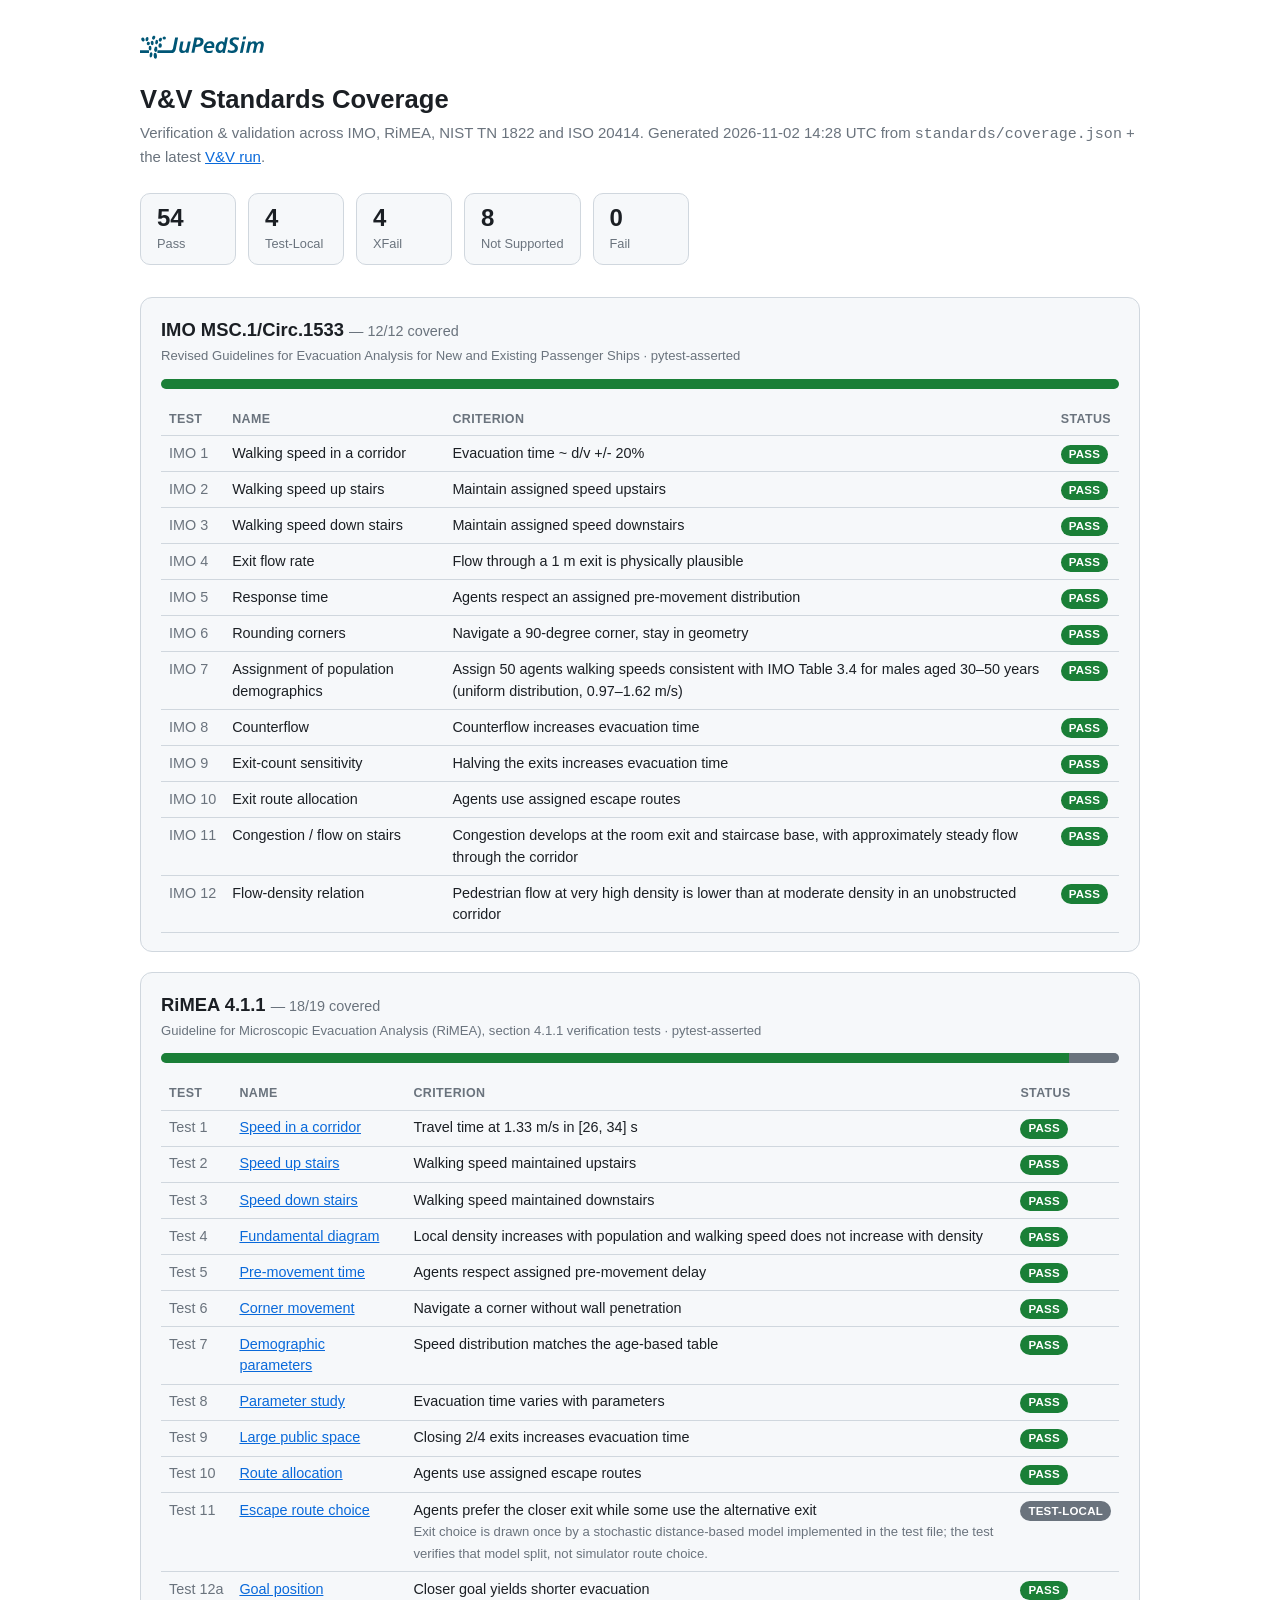
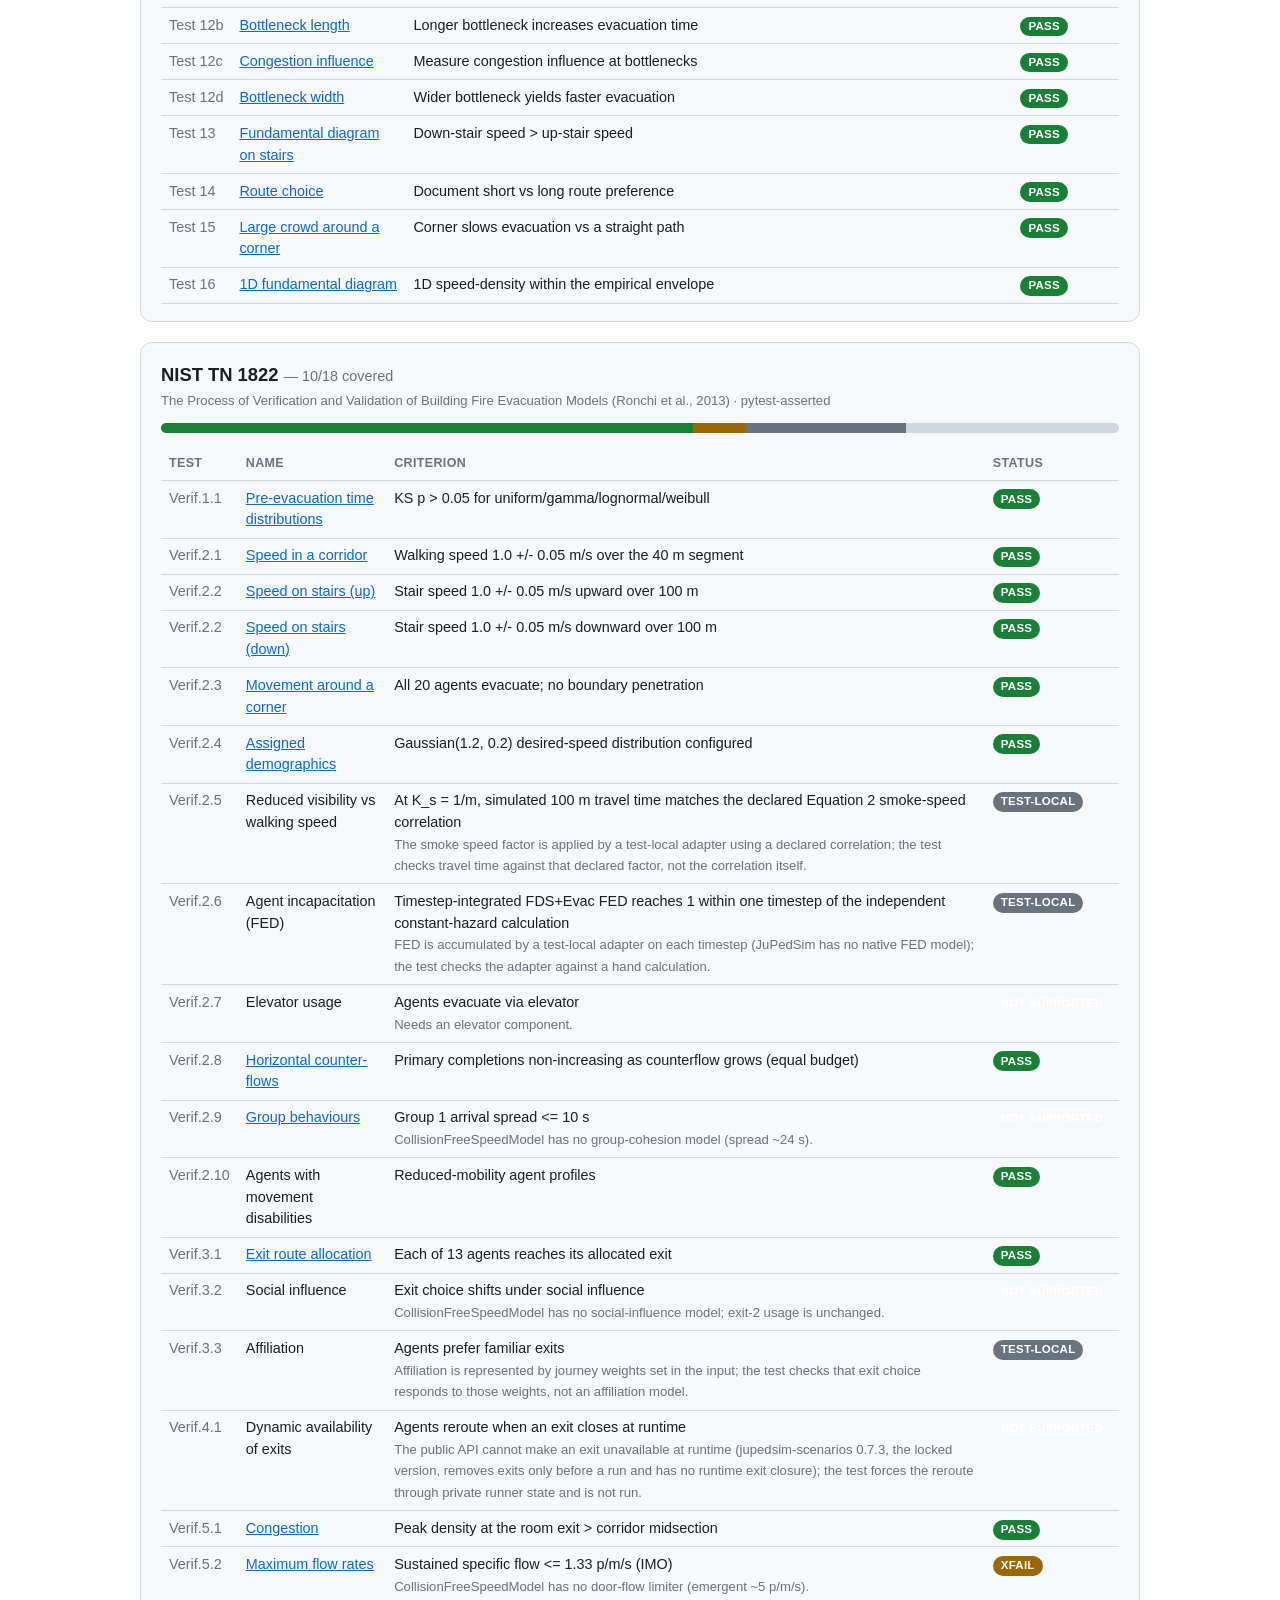
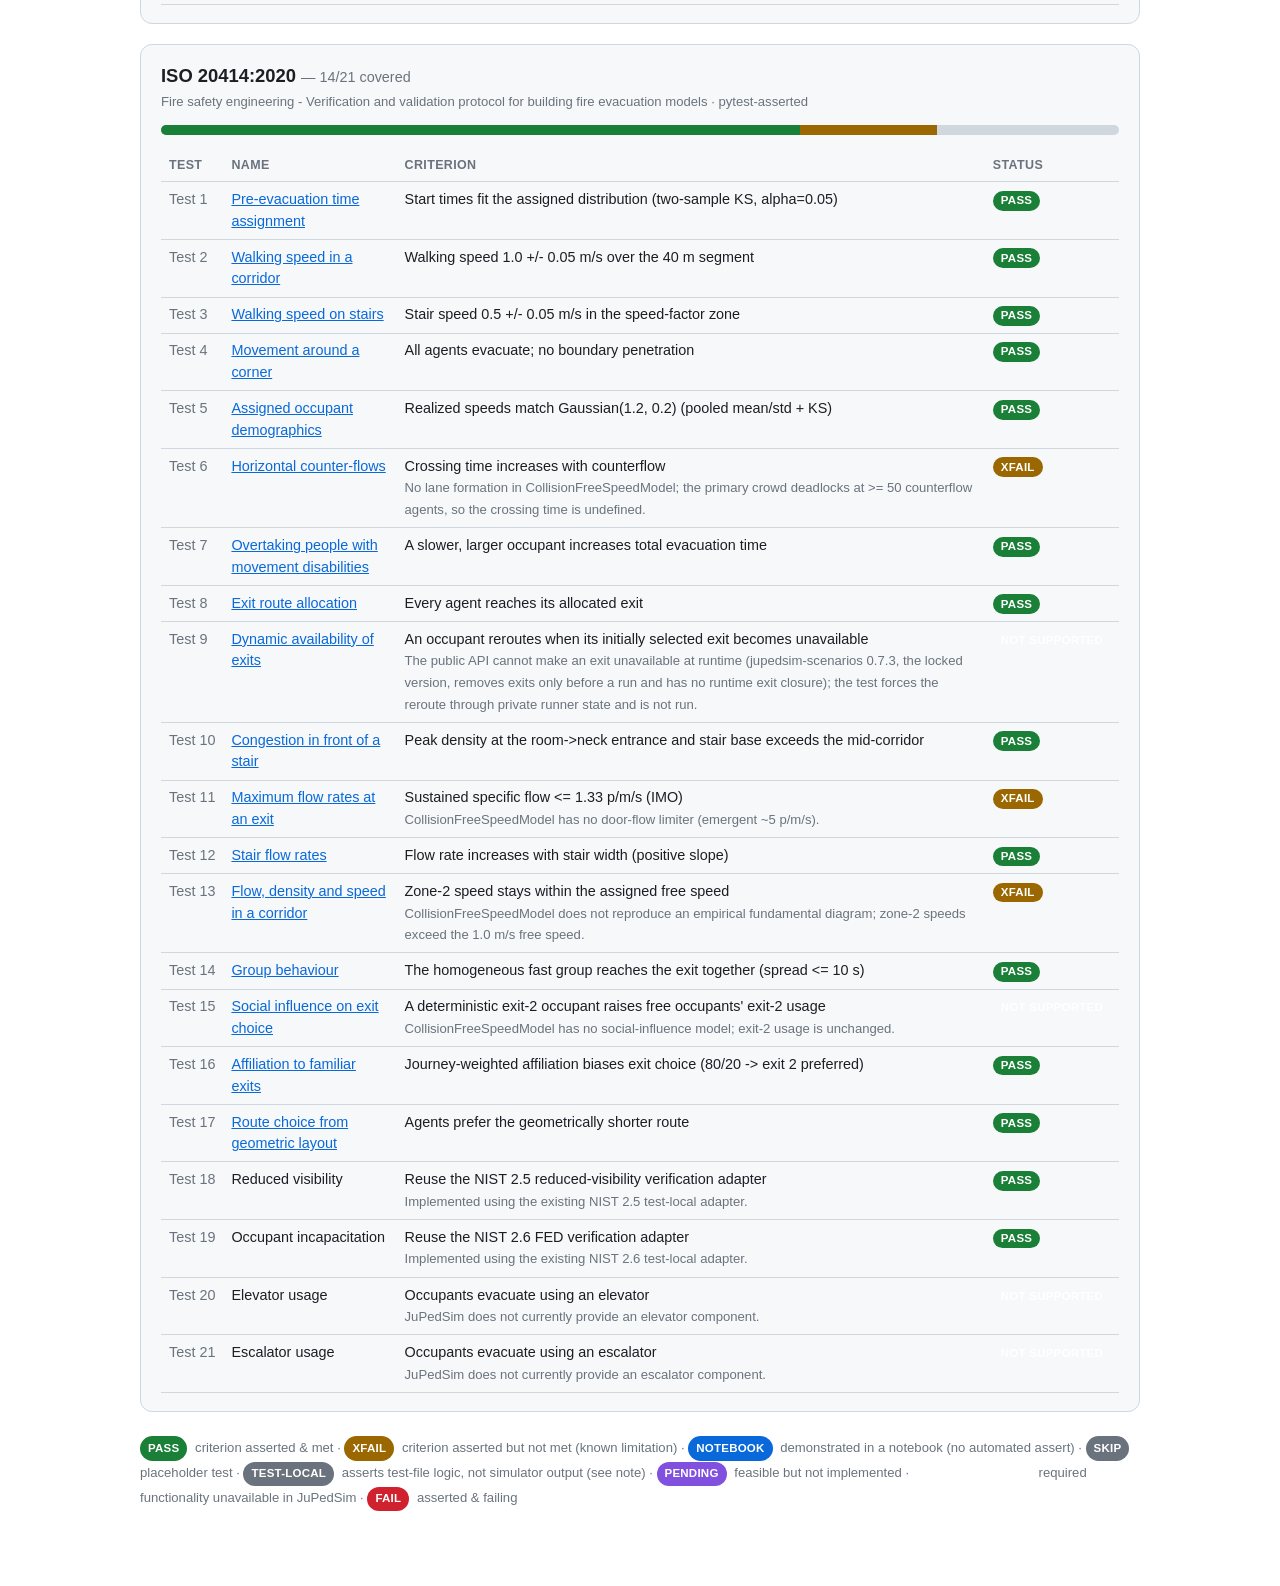
==== site/index.html @ 642086b6 "IMO 7 fixed" ====
<!doctype html><html lang=en><head><meta charset=utf-8><meta name=viewport content="width=device-width,initial-scale=1"><title>V&amp;V Standards Coverage — JuPedSim Web Community</title><style>
:root{--bg:#fff;--fg:#1b1f24;--muted:#6a737d;--card:#f6f8fa;--border:#d0d7de;
--pass:#1a7f37;--fail:#cf222e;--xfail:#9a6700;--skip:#6a737d;--pending:#8250df;--notebook:#0969da}
@media(prefers-color-scheme:dark){:root{--bg:#0d1117;--fg:#e6edf3;--muted:#8b949e;
--card:#161b22;--border:#30363d;--pass:#3fb950;--fail:#f85149;--xfail:#d29922;--skip:#8b949e;--pending:#a371f7;--notebook:#58a6ff}}
:root[data-theme=light]{--bg:#fff;--fg:#1b1f24;--muted:#6a737d;--card:#f6f8fa;--border:#d0d7de;
--pass:#1a7f37;--fail:#cf222e;--xfail:#9a6700;--skip:#6a737d;--pending:#8250df;--notebook:#0969da}
:root[data-theme=dark]{--bg:#0d1117;--fg:#e6edf3;--muted:#8b949e;--card:#161b22;--border:#30363d;
--pass:#3fb950;--fail:#f85149;--xfail:#d29922;--skip:#8b949e;--pending:#a371f7;--notebook:#58a6ff}
*{box-sizing:border-box}body{margin:0;background:var(--bg);color:var(--fg);
font:15px/1.5 -apple-system,BlinkMacSystemFont,"Segoe UI",Helvetica,Arial,sans-serif}
.wrap{max-width:1040px;margin:0 auto;padding:2rem 1.25rem 4rem}
.logo{height:30px;width:auto;display:block;margin:0 0 1.1rem;border-radius:7px}
@media(prefers-color-scheme:dark){.logo{background:#fff;padding:6px 10px}}
:root[data-theme=light] .logo{background:none;padding:0}
:root[data-theme=dark] .logo{background:#fff;padding:6px 10px}
h1{font-size:1.6rem;margin:0 0 .25rem}.sub{color:var(--muted);margin:0 0 1.5rem}
.overall{display:flex;flex-wrap:wrap;gap:.75rem;margin:0 0 2rem}
.stat{background:var(--card);border:1px solid var(--border);border-radius:10px;padding:.6rem 1rem;min-width:96px}
.stat b{display:block;font-size:1.5rem;line-height:1.2}.stat span{color:var(--muted);font-size:.8rem}
.card{background:var(--card);border:1px solid var(--border);border-radius:12px;padding:1.1rem 1.25rem;margin:0 0 1.25rem}
.card h2{font-size:1.15rem;margin:0}.card .full{color:var(--muted);font-size:.82rem;margin:.15rem 0 .8rem;font-weight:400}
.bar{display:flex;height:10px;border-radius:6px;overflow:hidden;margin:.2rem 0 .9rem;background:var(--border)}
.bar i{display:block}.bar .pass{background:var(--pass)}.bar .notebook{background:var(--notebook)}
.bar .xfail{background:var(--xfail)}.bar .skip{background:var(--skip)}.bar .test-local{background:var(--skip)}.bar .pending{background:var(--pending)}.bar .fail{background:var(--fail)}
table{width:100%;border-collapse:collapse;font-size:.9rem}
th,td{text-align:left;padding:.42rem .5rem;border-bottom:1px solid var(--border);vertical-align:top}
th{color:var(--muted);font-weight:600;font-size:.78rem;text-transform:uppercase;letter-spacing:.03em}
td.id{white-space:nowrap;color:var(--muted);font-variant-numeric:tabular-nums}
.badge{display:inline-block;padding:.08rem .5rem;border-radius:999px;font-size:.72rem;font-weight:700;
letter-spacing:.02em;color:#fff;white-space:nowrap}
.badge.pass{background:var(--pass)}.badge.fail{background:var(--fail)}.badge.xfail{background:var(--xfail)}
.badge.skip{background:var(--skip)}.badge.test-local{background:var(--skip)}.badge.pending{background:var(--pending)}.badge.notebook{background:var(--notebook)}
.badge.not-supported{background:var(--not-supported)}
.legend{color:var(--muted);font-size:.82rem;margin-top:1.5rem;line-height:1.9}
.legend .badge{margin-right:.25rem}
.tablewrap{overflow-x:auto}a{color:var(--notebook)}
</style></head><body><div class=wrap><a class=logolink href="https://www.jupedsim.org" title="JuPedSim — open-source pedestrian dynamics simulator"><img class=logo alt="JuPedSim" src="[data-uri]"></a><h1>V&amp;V Standards Coverage</h1><p class=sub>Verification &amp; validation across IMO, RiMEA, NIST TN 1822 and ISO 20414. Generated 2026-11-02 14:28 UTC from <code>standards/coverage.json</code> + the latest <a href="https://github.com/PedestrianDynamics/jupedsim-web-community/actions/workflows/vv.yml">V&amp;V run</a>.</p><div class=overall><div class=stat><b>54</b><span>Pass</span></div><div class=stat><b>4</b><span>Test-Local</span></div><div class=stat><b>4</b><span>XFail</span></div><div class=stat><b>8</b><span>Not Supported</span></div><div class=stat><b>0</b><span>Fail</span></div></div><section class=card><h2>IMO MSC.1/Circ.1533 <span style="color:var(--muted);font-weight:400;font-size:.9rem">— 12/12 covered</span></h2><p class=full>Revised Guidelines for Evacuation Analysis for New and Existing Passenger Ships · pytest-asserted</p><div class=bar><i class="pass" style="width:100.0000%"></i></div><div class=tablewrap><table><thead><tr><th>Test</th><th>Name</th><th>Criterion</th><th>Status</th></tr></thead><tbody><tr><td class=id>IMO 1</td><td>Walking speed in a corridor</td><td>Evacuation time ~ d/v +/- 20%</td><td><span class="badge pass">PASS</span></td></tr><tr><td class=id>IMO 2</td><td>Walking speed up stairs</td><td>Maintain assigned speed upstairs</td><td><span class="badge pass">PASS</span></td></tr><tr><td class=id>IMO 3</td><td>Walking speed down stairs</td><td>Maintain assigned speed downstairs</td><td><span class="badge pass">PASS</span></td></tr><tr><td class=id>IMO 4</td><td>Exit flow rate</td><td>Flow through a 1 m exit is physically plausible</td><td><span class="badge pass">PASS</span></td></tr><tr><td class=id>IMO 5</td><td>Response time</td><td>Agents respect an assigned pre-movement distribution</td><td><span class="badge pass">PASS</span></td></tr><tr><td class=id>IMO 6</td><td>Rounding corners</td><td>Navigate a 90-degree corner, stay in geometry</td><td><span class="badge pass">PASS</span></td></tr><tr><td class=id>IMO 7</td><td>Assignment of population demographics</td><td>Assign 50 agents walking speeds consistent with IMO Table 3.4 for males aged 30–50 years (uniform distribution, 0.97–1.62 m/s)</td><td><span class="badge pass">PASS</span></td></tr><tr><td class=id>IMO 8</td><td>Counterflow</td><td>Counterflow increases evacuation time</td><td><span class="badge pass">PASS</span></td></tr><tr><td class=id>IMO 9</td><td>Exit-count sensitivity</td><td>Halving the exits increases evacuation time</td><td><span class="badge pass">PASS</span></td></tr><tr><td class=id>IMO 10</td><td>Exit route allocation</td><td>Agents use assigned escape routes</td><td><span class="badge pass">PASS</span></td></tr><tr><td class=id>IMO 11</td><td>Congestion / flow on stairs</td><td>Congestion develops at the room exit and staircase base, with approximately steady flow through the corridor</td><td><span class="badge pass">PASS</span></td></tr><tr><td class=id>IMO 12</td><td>Flow-density relation</td><td>Pedestrian flow at very high density is lower than at moderate density in an unobstructed corridor</td><td><span class="badge pass">PASS</span></td></tr></tbody></table></div></section><section class=card><h2>RiMEA 4.1.1 <span style="color:var(--muted);font-weight:400;font-size:.9rem">— 18/19 covered</span></h2><p class=full>Guideline for Microscopic Evacuation Analysis (RiMEA), section 4.1.1 verification tests · pytest-asserted</p><div class=bar><i class="pass" style="width:94.7368%"></i><i class="test-local" style="width:5.2632%"></i></div><div class=tablewrap><table><thead><tr><th>Test</th><th>Name</th><th>Criterion</th><th>Status</th></tr></thead><tbody><tr><td class=id>Test 1</td><td><a href="https://github.com/PedestrianDynamics/jupedsim-web-community/blob/main/standards/rimea/rimea01_corridor_speed.ipynb">Speed in a corridor</a></td><td>Travel time at 1.33 m/s in [26, 34] s</td><td><span class="badge pass">PASS</span></td></tr><tr><td class=id>Test 2</td><td><a href="https://github.com/PedestrianDynamics/jupedsim-web-community/blob/main/standards/rimea/rimea02_upstairs.ipynb">Speed up stairs</a></td><td>Walking speed maintained upstairs</td><td><span class="badge pass">PASS</span></td></tr><tr><td class=id>Test 3</td><td><a href="https://github.com/PedestrianDynamics/jupedsim-web-community/blob/main/standards/rimea/rimea03_downstairs.ipynb">Speed down stairs</a></td><td>Walking speed maintained downstairs</td><td><span class="badge pass">PASS</span></td></tr><tr><td class=id>Test 4</td><td><a href="https://github.com/PedestrianDynamics/jupedsim-web-community/blob/main/standards/rimea/rimea04_fundamental_diagram.ipynb">Fundamental diagram</a></td><td>Local density increases with population and walking speed does not increase with density</td><td><span class="badge pass">PASS</span></td></tr><tr><td class=id>Test 5</td><td><a href="https://github.com/PedestrianDynamics/jupedsim-web-community/blob/main/standards/rimea/rimea05_premovement.ipynb">Pre-movement time</a></td><td>Agents respect assigned pre-movement delay</td><td><span class="badge pass">PASS</span></td></tr><tr><td class=id>Test 6</td><td><a href="https://github.com/PedestrianDynamics/jupedsim-web-community/blob/main/standards/rimea/rimea06_corner.ipynb">Corner movement</a></td><td>Navigate a corner without wall penetration</td><td><span class="badge pass">PASS</span></td></tr><tr><td class=id>Test 7</td><td><a href="https://github.com/PedestrianDynamics/jupedsim-web-community/blob/main/standards/rimea/rimea07_demographic_params.ipynb">Demographic parameters</a></td><td>Speed distribution matches the age-based table</td><td><span class="badge pass">PASS</span></td></tr><tr><td class=id>Test 8</td><td><a href="https://github.com/PedestrianDynamics/jupedsim-web-community/blob/main/standards/rimea/rimea08_parameter_study.ipynb">Parameter study</a></td><td>Evacuation time varies with parameters</td><td><span class="badge pass">PASS</span></td></tr><tr><td class=id>Test 9</td><td><a href="https://github.com/PedestrianDynamics/jupedsim-web-community/blob/main/standards/rimea/rimea09_large_public.ipynb">Large public space</a></td><td>Closing 2/4 exits increases evacuation time</td><td><span class="badge pass">PASS</span></td></tr><tr><td class=id>Test 10</td><td><a href="https://github.com/PedestrianDynamics/jupedsim-web-community/blob/main/standards/rimea/rimea10_route_allocation.ipynb">Route allocation</a></td><td>Agents use assigned escape routes</td><td><span class="badge pass">PASS</span></td></tr><tr><td class=id>Test 11</td><td><a href="https://github.com/PedestrianDynamics/jupedsim-web-community/blob/main/standards/rimea/rimea11_choice_escape.ipynb">Escape route choice</a></td><td>Agents prefer the closer exit while some use the alternative exit<br><span style="color:var(--muted);font-size:.82rem">Exit choice is drawn once by a stochastic distance-based model implemented in the test file; the test verifies that model split, not simulator route choice.</span></td><td><span class="badge test-local">TEST-LOCAL</span></td></tr><tr><td class=id>Test 12a</td><td><a href="https://github.com/PedestrianDynamics/jupedsim-web-community/blob/main/standards/rimea/rimea12a_goal_position.ipynb">Goal position</a></td><td>Closer goal yields shorter evacuation</td><td><span class="badge pass">PASS</span></td></tr><tr><td class=id>Test 12b</td><td><a href="https://github.com/PedestrianDynamics/jupedsim-web-community/blob/main/standards/rimea/rimea12b_bottleneck_length.ipynb">Bottleneck length</a></td><td>Longer bottleneck increases evacuation time</td><td><span class="badge pass">PASS</span></td></tr><tr><td class=id>Test 12c</td><td><a href="https://github.com/PedestrianDynamics/jupedsim-web-community/blob/main/standards/rimea/rimea12c_congestion_influence.ipynb">Congestion influence</a></td><td>Measure congestion influence at bottlenecks</td><td><span class="badge pass">PASS</span></td></tr><tr><td class=id>Test 12d</td><td><a href="https://github.com/PedestrianDynamics/jupedsim-web-community/blob/main/standards/rimea/rimea12d_bottleneck_width_flow.ipynb">Bottleneck width</a></td><td>Wider bottleneck yields faster evacuation</td><td><span class="badge pass">PASS</span></td></tr><tr><td class=id>Test 13</td><td><a href="https://github.com/PedestrianDynamics/jupedsim-web-community/blob/main/standards/rimea/rimea13_fd_stairs.ipynb">Fundamental diagram on stairs</a></td><td>Down-stair speed &gt; up-stair speed</td><td><span class="badge pass">PASS</span></td></tr><tr><td class=id>Test 14</td><td><a href="https://github.com/PedestrianDynamics/jupedsim-web-community/blob/main/standards/rimea/rimea14_route_choice.ipynb">Route choice</a></td><td>Document short vs long route preference</td><td><span class="badge pass">PASS</span></td></tr><tr><td class=id>Test 15</td><td><a href="https://github.com/PedestrianDynamics/jupedsim-web-community/blob/main/standards/rimea/rimea15_large_crowd_corner.ipynb">Large crowd around a corner</a></td><td>Corner slows evacuation vs a straight path</td><td><span class="badge pass">PASS</span></td></tr><tr><td class=id>Test 16</td><td><a href="https://github.com/PedestrianDynamics/jupedsim-web-community/blob/main/standards/rimea/rimea16_looped_ring_parameter_study.ipynb">1D fundamental diagram</a></td><td>1D speed-density within the empirical envelope</td><td><span class="badge pass">PASS</span></td></tr></tbody></table></div></section><section class=card><h2>NIST TN 1822 <span style="color:var(--muted);font-weight:400;font-size:.9rem">— 10/18 covered</span></h2><p class=full>The Process of Verification and Validation of Building Fire Evacuation Models (Ronchi et al., 2013) · pytest-asserted</p><div class=bar><i class="pass" style="width:55.5556%"></i><i class="xfail" style="width:5.5556%"></i><i class="test-local" style="width:16.6667%"></i><i class="not-supported" style="width:22.2222%"></i></div><div class=tablewrap><table><thead><tr><th>Test</th><th>Name</th><th>Criterion</th><th>Status</th></tr></thead><tbody><tr><td class=id>Verif.1.1</td><td><a href="https://github.com/PedestrianDynamics/jupedsim-web-community/blob/main/standards/nist/nist1_1_premovement.ipynb">Pre-evacuation time distributions</a></td><td>KS p &gt; 0.05 for uniform/gamma/lognormal/weibull</td><td><span class="badge pass">PASS</span></td></tr><tr><td class=id>Verif.2.1</td><td><a href="https://github.com/PedestrianDynamics/jupedsim-web-community/blob/main/standards/nist/nist2_1_corridor_speed.ipynb">Speed in a corridor</a></td><td>Walking speed 1.0 +/- 0.05 m/s over the 40 m segment</td><td><span class="badge pass">PASS</span></td></tr><tr><td class=id>Verif.2.2</td><td><a href="https://github.com/PedestrianDynamics/jupedsim-web-community/blob/main/standards/nist/nist2_2_stairs_up.ipynb">Speed on stairs (up)</a></td><td>Stair speed 1.0 +/- 0.05 m/s upward over 100 m</td><td><span class="badge pass">PASS</span></td></tr><tr><td class=id>Verif.2.2</td><td><a href="https://github.com/PedestrianDynamics/jupedsim-web-community/blob/main/standards/nist/nist2_2_stairs_down.ipynb">Speed on stairs (down)</a></td><td>Stair speed 1.0 +/- 0.05 m/s downward over 100 m</td><td><span class="badge pass">PASS</span></td></tr><tr><td class=id>Verif.2.3</td><td><a href="https://github.com/PedestrianDynamics/jupedsim-web-community/blob/main/standards/nist/nist2_3_corner.ipynb">Movement around a corner</a></td><td>All 20 agents evacuate; no boundary penetration</td><td><span class="badge pass">PASS</span></td></tr><tr><td class=id>Verif.2.4</td><td><a href="https://github.com/PedestrianDynamics/jupedsim-web-community/blob/main/standards/nist/nist2_4_demographics.ipynb">Assigned demographics</a></td><td>Gaussian(1.2, 0.2) desired-speed distribution configured</td><td><span class="badge pass">PASS</span></td></tr><tr><td class=id>Verif.2.5</td><td>Reduced visibility vs walking speed</td><td>At K_s = 1/m, simulated 100 m travel time matches the declared Equation 2 smoke-speed correlation<br><span style="color:var(--muted);font-size:.82rem">The smoke speed factor is applied by a test-local adapter using a declared correlation; the test checks travel time against that declared factor, not the correlation itself.</span></td><td><span class="badge test-local">TEST-LOCAL</span></td></tr><tr><td class=id>Verif.2.6</td><td>Agent incapacitation (FED)</td><td>Timestep-integrated FDS+Evac FED reaches 1 within one timestep of the independent constant-hazard calculation<br><span style="color:var(--muted);font-size:.82rem">FED is accumulated by a test-local adapter on each timestep (JuPedSim has no native FED model); the test checks the adapter against a hand calculation.</span></td><td><span class="badge test-local">TEST-LOCAL</span></td></tr><tr><td class=id>Verif.2.7</td><td>Elevator usage</td><td>Agents evacuate via elevator<br><span style="color:var(--muted);font-size:.82rem">Needs an elevator component.</span></td><td><span class="badge not-supported">NOT SUPPORTED</span></td></tr><tr><td class=id>Verif.2.8</td><td><a href="https://github.com/PedestrianDynamics/jupedsim-web-community/blob/main/standards/nist/nist2_8_counterflow.ipynb">Horizontal counter-flows</a></td><td>Primary completions non-increasing as counterflow grows (equal budget)</td><td><span class="badge pass">PASS</span></td></tr><tr><td class=id>Verif.2.9</td><td><a href="https://github.com/PedestrianDynamics/jupedsim-web-community/blob/main/standards/nist/nist2_9_groups.ipynb">Group behaviours</a></td><td>Group 1 arrival spread &lt;= 10 s<br><span style="color:var(--muted);font-size:.82rem">CollisionFreeSpeedModel has no group-cohesion model (spread ~24 s).</span></td><td><span class="badge not-supported">NOT SUPPORTED</span></td></tr><tr><td class=id>Verif.2.10</td><td>Agents with movement disabilities</td><td>Reduced-mobility agent profiles</td><td><span class="badge pass">PASS</span></td></tr><tr><td class=id>Verif.3.1</td><td><a href="https://github.com/PedestrianDynamics/jupedsim-web-community/blob/main/standards/nist/nist3_1_route_allocation.ipynb">Exit route allocation</a></td><td>Each of 13 agents reaches its allocated exit</td><td><span class="badge pass">PASS</span></td></tr><tr><td class=id>Verif.3.2</td><td>Social influence</td><td>Exit choice shifts under social influence<br><span style="color:var(--muted);font-size:.82rem">CollisionFreeSpeedModel has no social-influence model; exit-2 usage is unchanged.</span></td><td><span class="badge not-supported">NOT SUPPORTED</span></td></tr><tr><td class=id>Verif.3.3</td><td>Affiliation</td><td>Agents prefer familiar exits<br><span style="color:var(--muted);font-size:.82rem">Affiliation is represented by journey weights set in the input; the test checks that exit choice responds to those weights, not an affiliation model.</span></td><td><span class="badge test-local">TEST-LOCAL</span></td></tr><tr><td class=id>Verif.4.1</td><td>Dynamic availability of exits</td><td>Agents reroute when an exit closes at runtime<br><span style="color:var(--muted);font-size:.82rem">The public API cannot make an exit unavailable at runtime (jupedsim-scenarios 0.7.3, the locked version, removes exits only before a run and has no runtime exit closure); the test forces the reroute through private runner state and is not run.</span></td><td><span class="badge not-supported">NOT SUPPORTED</span></td></tr><tr><td class=id>Verif.5.1</td><td><a href="https://github.com/PedestrianDynamics/jupedsim-web-community/blob/main/standards/nist/nist5_1_congestion.ipynb">Congestion</a></td><td>Peak density at the room exit &gt; corridor midsection</td><td><span class="badge pass">PASS</span></td></tr><tr><td class=id>Verif.5.2</td><td><a href="https://github.com/PedestrianDynamics/jupedsim-web-community/blob/main/standards/nist/nist5_2_max_flow.ipynb">Maximum flow rates</a></td><td>Sustained specific flow &lt;= 1.33 p/m/s (IMO)<br><span style="color:var(--muted);font-size:.82rem">CollisionFreeSpeedModel has no door-flow limiter (emergent ~5 p/m/s).</span></td><td><span class="badge xfail">XFAIL</span></td></tr></tbody></table></div></section><section class=card><h2>ISO 20414:2020 <span style="color:var(--muted);font-weight:400;font-size:.9rem">— 14/21 covered</span></h2><p class=full>Fire safety engineering - Verification and validation protocol for building fire evacuation models · pytest-asserted</p><div class=bar><i class="pass" style="width:66.6667%"></i><i class="xfail" style="width:14.2857%"></i><i class="not-supported" style="width:19.0476%"></i></div><div class=tablewrap><table><thead><tr><th>Test</th><th>Name</th><th>Criterion</th><th>Status</th></tr></thead><tbody><tr><td class=id>Test 1</td><td><a href="https://github.com/PedestrianDynamics/jupedsim-web-community/blob/main/standards/iso/iso01_premovement.ipynb">Pre-evacuation time assignment</a></td><td>Start times fit the assigned distribution (two-sample KS, alpha=0.05)</td><td><span class="badge pass">PASS</span></td></tr><tr><td class=id>Test 2</td><td><a href="https://github.com/PedestrianDynamics/jupedsim-web-community/blob/main/standards/iso/iso02_corridor_speed.ipynb">Walking speed in a corridor</a></td><td>Walking speed 1.0 +/- 0.05 m/s over the 40 m segment</td><td><span class="badge pass">PASS</span></td></tr><tr><td class=id>Test 3</td><td><a href="https://github.com/PedestrianDynamics/jupedsim-web-community/blob/main/standards/iso/iso03_stairs.ipynb">Walking speed on stairs</a></td><td>Stair speed 0.5 +/- 0.05 m/s in the speed-factor zone</td><td><span class="badge pass">PASS</span></td></tr><tr><td class=id>Test 4</td><td><a href="https://github.com/PedestrianDynamics/jupedsim-web-community/blob/main/standards/iso/iso04_corner.ipynb">Movement around a corner</a></td><td>All agents evacuate; no boundary penetration</td><td><span class="badge pass">PASS</span></td></tr><tr><td class=id>Test 5</td><td><a href="https://github.com/PedestrianDynamics/jupedsim-web-community/blob/main/standards/iso/iso05_demographics.ipynb">Assigned occupant demographics</a></td><td>Realized speeds match Gaussian(1.2, 0.2) (pooled mean/std + KS)</td><td><span class="badge pass">PASS</span></td></tr><tr><td class=id>Test 6</td><td><a href="https://github.com/PedestrianDynamics/jupedsim-web-community/blob/main/standards/iso/iso06_counterflow.ipynb">Horizontal counter-flows</a></td><td>Crossing time increases with counterflow<br><span style="color:var(--muted);font-size:.82rem">No lane formation in CollisionFreeSpeedModel; the primary crowd deadlocks at &gt;= 50 counterflow agents, so the crossing time is undefined.</span></td><td><span class="badge xfail">XFAIL</span></td></tr><tr><td class=id>Test 7</td><td><a href="https://github.com/PedestrianDynamics/jupedsim-web-community/blob/main/standards/iso/iso07_movement_disabilities.ipynb">Overtaking people with movement disabilities</a></td><td>A slower, larger occupant increases total evacuation time</td><td><span class="badge pass">PASS</span></td></tr><tr><td class=id>Test 8</td><td><a href="https://github.com/PedestrianDynamics/jupedsim-web-community/blob/main/standards/iso/iso08_route_allocation.ipynb">Exit route allocation</a></td><td>Every agent reaches its allocated exit</td><td><span class="badge pass">PASS</span></td></tr><tr><td class=id>Test 9</td><td><a href="https://github.com/PedestrianDynamics/jupedsim-web-community/blob/main/standards/iso/iso09_dynamic_exit_availability.ipynb">Dynamic availability of exits</a></td><td>An occupant reroutes when its initially selected exit becomes unavailable<br><span style="color:var(--muted);font-size:.82rem">The public API cannot make an exit unavailable at runtime (jupedsim-scenarios 0.7.3, the locked version, removes exits only before a run and has no runtime exit closure); the test forces the reroute through private runner state and is not run.</span></td><td><span class="badge not-supported">NOT SUPPORTED</span></td></tr><tr><td class=id>Test 10</td><td><a href="https://github.com/PedestrianDynamics/jupedsim-web-community/blob/main/standards/iso/iso10_congestion.ipynb">Congestion in front of a stair</a></td><td>Peak density at the room-&gt;neck entrance and stair base exceeds the mid-corridor</td><td><span class="badge pass">PASS</span></td></tr><tr><td class=id>Test 11</td><td><a href="https://github.com/PedestrianDynamics/jupedsim-web-community/blob/main/standards/iso/iso11_max_flow.ipynb">Maximum flow rates at an exit</a></td><td>Sustained specific flow &lt;= 1.33 p/m/s (IMO)<br><span style="color:var(--muted);font-size:.82rem">CollisionFreeSpeedModel has no door-flow limiter (emergent ~5 p/m/s).</span></td><td><span class="badge xfail">XFAIL</span></td></tr><tr><td class=id>Test 12</td><td><a href="https://github.com/PedestrianDynamics/jupedsim-web-community/blob/main/standards/iso/iso12_stair_flow.ipynb">Stair flow rates</a></td><td>Flow rate increases with stair width (positive slope)</td><td><span class="badge pass">PASS</span></td></tr><tr><td class=id>Test 13</td><td><a href="https://github.com/PedestrianDynamics/jupedsim-web-community/blob/main/standards/iso/iso13_corridor_fd.ipynb">Flow, density and speed in a corridor</a></td><td>Zone-2 speed stays within the assigned free speed<br><span style="color:var(--muted);font-size:.82rem">CollisionFreeSpeedModel does not reproduce an empirical fundamental diagram; zone-2 speeds exceed the 1.0 m/s free speed.</span></td><td><span class="badge xfail">XFAIL</span></td></tr><tr><td class=id>Test 14</td><td><a href="https://github.com/PedestrianDynamics/jupedsim-web-community/blob/main/standards/iso/iso14_group_behaviour.ipynb">Group behaviour</a></td><td>The homogeneous fast group reaches the exit together (spread &lt;= 10 s)</td><td><span class="badge pass">PASS</span></td></tr><tr><td class=id>Test 15</td><td><a href="https://github.com/PedestrianDynamics/jupedsim-web-community/blob/main/standards/iso/iso15_social_influence.ipynb">Social influence on exit choice</a></td><td>A deterministic exit-2 occupant raises free occupants&#x27; exit-2 usage<br><span style="color:var(--muted);font-size:.82rem">CollisionFreeSpeedModel has no social-influence model; exit-2 usage is unchanged.</span></td><td><span class="badge not-supported">NOT SUPPORTED</span></td></tr><tr><td class=id>Test 16</td><td><a href="https://github.com/PedestrianDynamics/jupedsim-web-community/blob/main/standards/iso/iso16_familiar_exits.ipynb">Affiliation to familiar exits</a></td><td>Journey-weighted affiliation biases exit choice (80/20 -&gt; exit 2 preferred)</td><td><span class="badge pass">PASS</span></td></tr><tr><td class=id>Test 17</td><td><a href="https://github.com/PedestrianDynamics/jupedsim-web-community/blob/main/standards/iso/iso17_route_choice.ipynb">Route choice from geometric layout</a></td><td>Agents prefer the geometrically shorter route</td><td><span class="badge pass">PASS</span></td></tr><tr><td class=id>Test 18</td><td>Reduced visibility</td><td>Reuse the NIST 2.5 reduced-visibility verification adapter<br><span style="color:var(--muted);font-size:.82rem">Implemented using the existing NIST 2.5 test-local adapter.</span></td><td><span class="badge pass">PASS</span></td></tr><tr><td class=id>Test 19</td><td>Occupant incapacitation</td><td>Reuse the NIST 2.6 FED verification adapter<br><span style="color:var(--muted);font-size:.82rem">Implemented using the existing NIST 2.6 test-local adapter.</span></td><td><span class="badge pass">PASS</span></td></tr><tr><td class=id>Test 20</td><td>Elevator usage</td><td>Occupants evacuate using an elevator<br><span style="color:var(--muted);font-size:.82rem">JuPedSim does not currently provide an elevator component.</span></td><td><span class="badge not-supported">NOT SUPPORTED</span></td></tr><tr><td class=id>Test 21</td><td>Escalator usage</td><td>Occupants evacuate using an escalator<br><span style="color:var(--muted);font-size:.82rem">JuPedSim does not currently provide an escalator component.</span></td><td><span class="badge not-supported">NOT SUPPORTED</span></td></tr></tbody></table></div></section><p class=legend><span class="badge pass">PASS</span> criterion asserted &amp; met · <span class="badge xfail">XFAIL</span> criterion asserted but not met (known limitation) · <span class="badge notebook">NOTEBOOK</span> demonstrated in a notebook (no automated assert) · <span class="badge skip">SKIP</span> placeholder test · <span class="badge test-local">TEST-LOCAL</span> asserts test-file logic, not simulator output (see note) · <span class="badge pending">PENDING</span> feasible but not implemented · <span class="badge not-supported">NOT SUPPORTED</span> required functionality unavailable in JuPedSim · <span class="badge fail">FAIL</span> asserted &amp; failing</p></div></body></html>
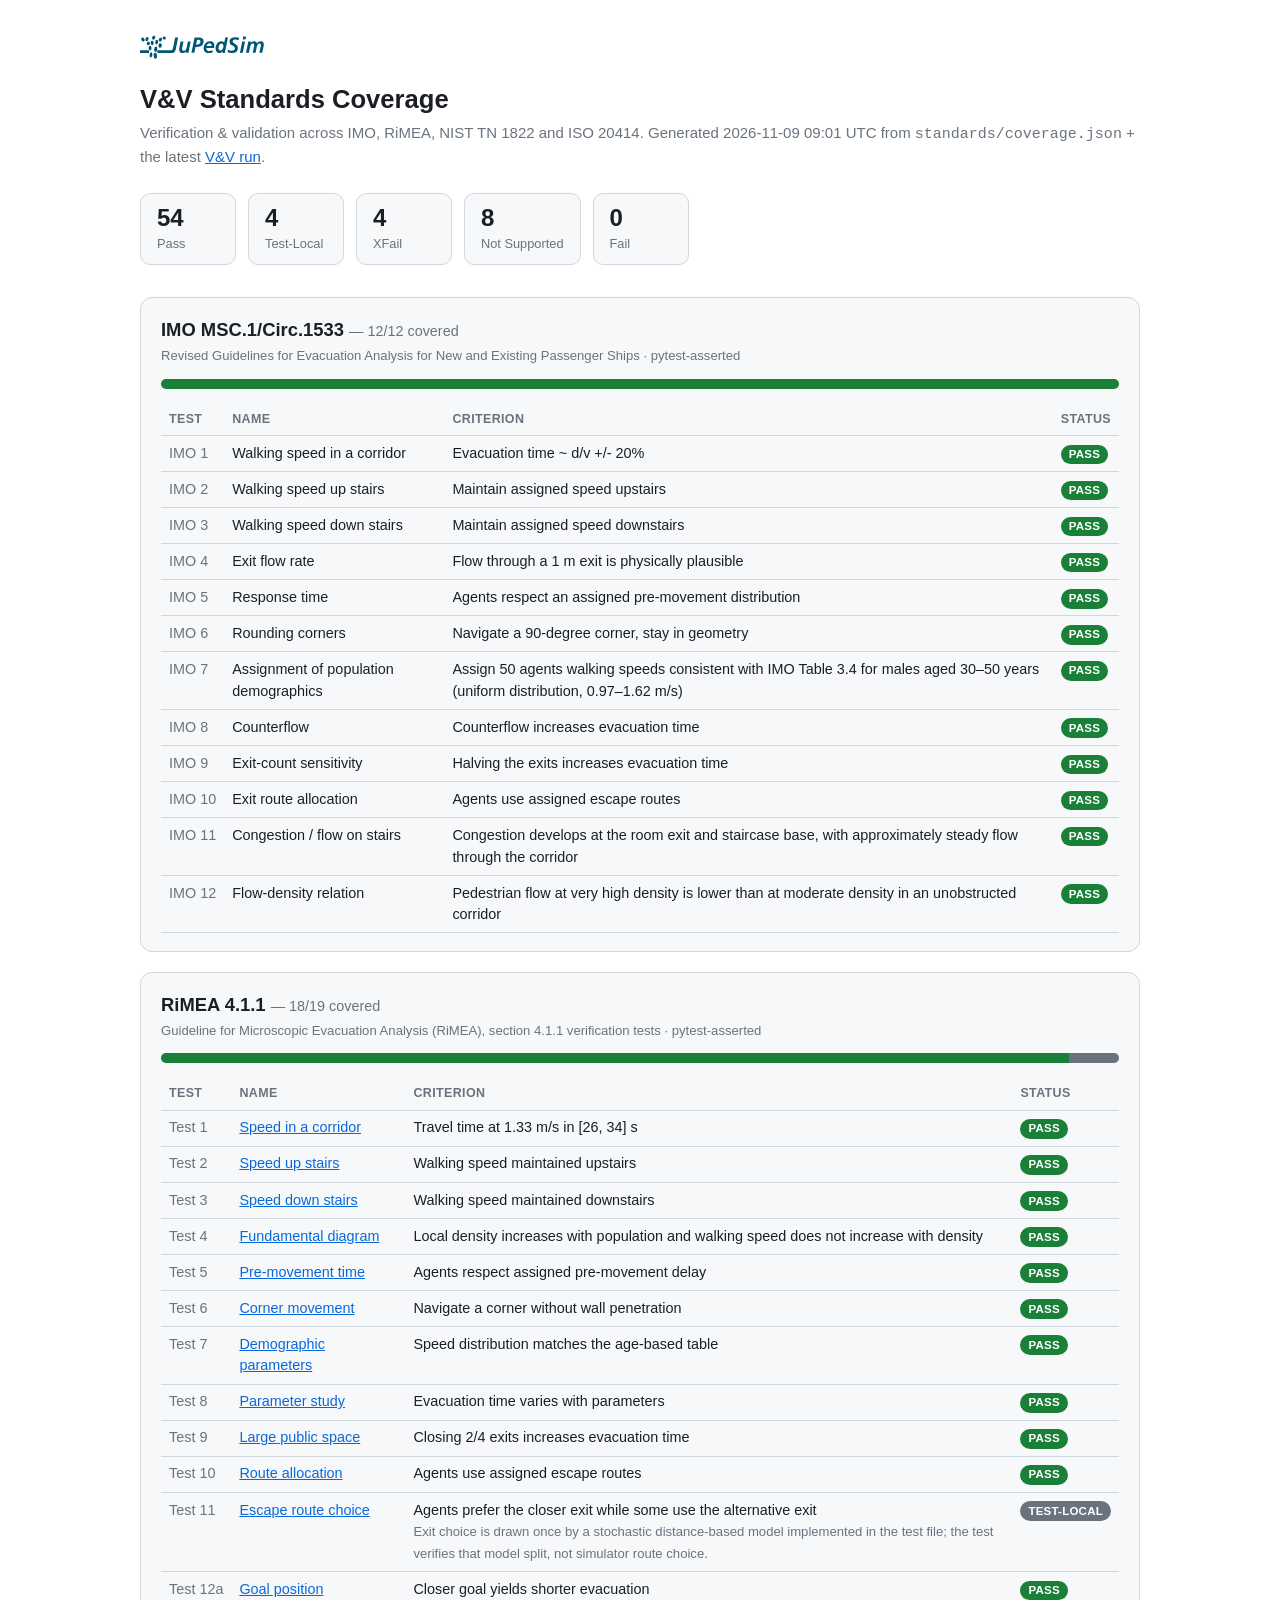
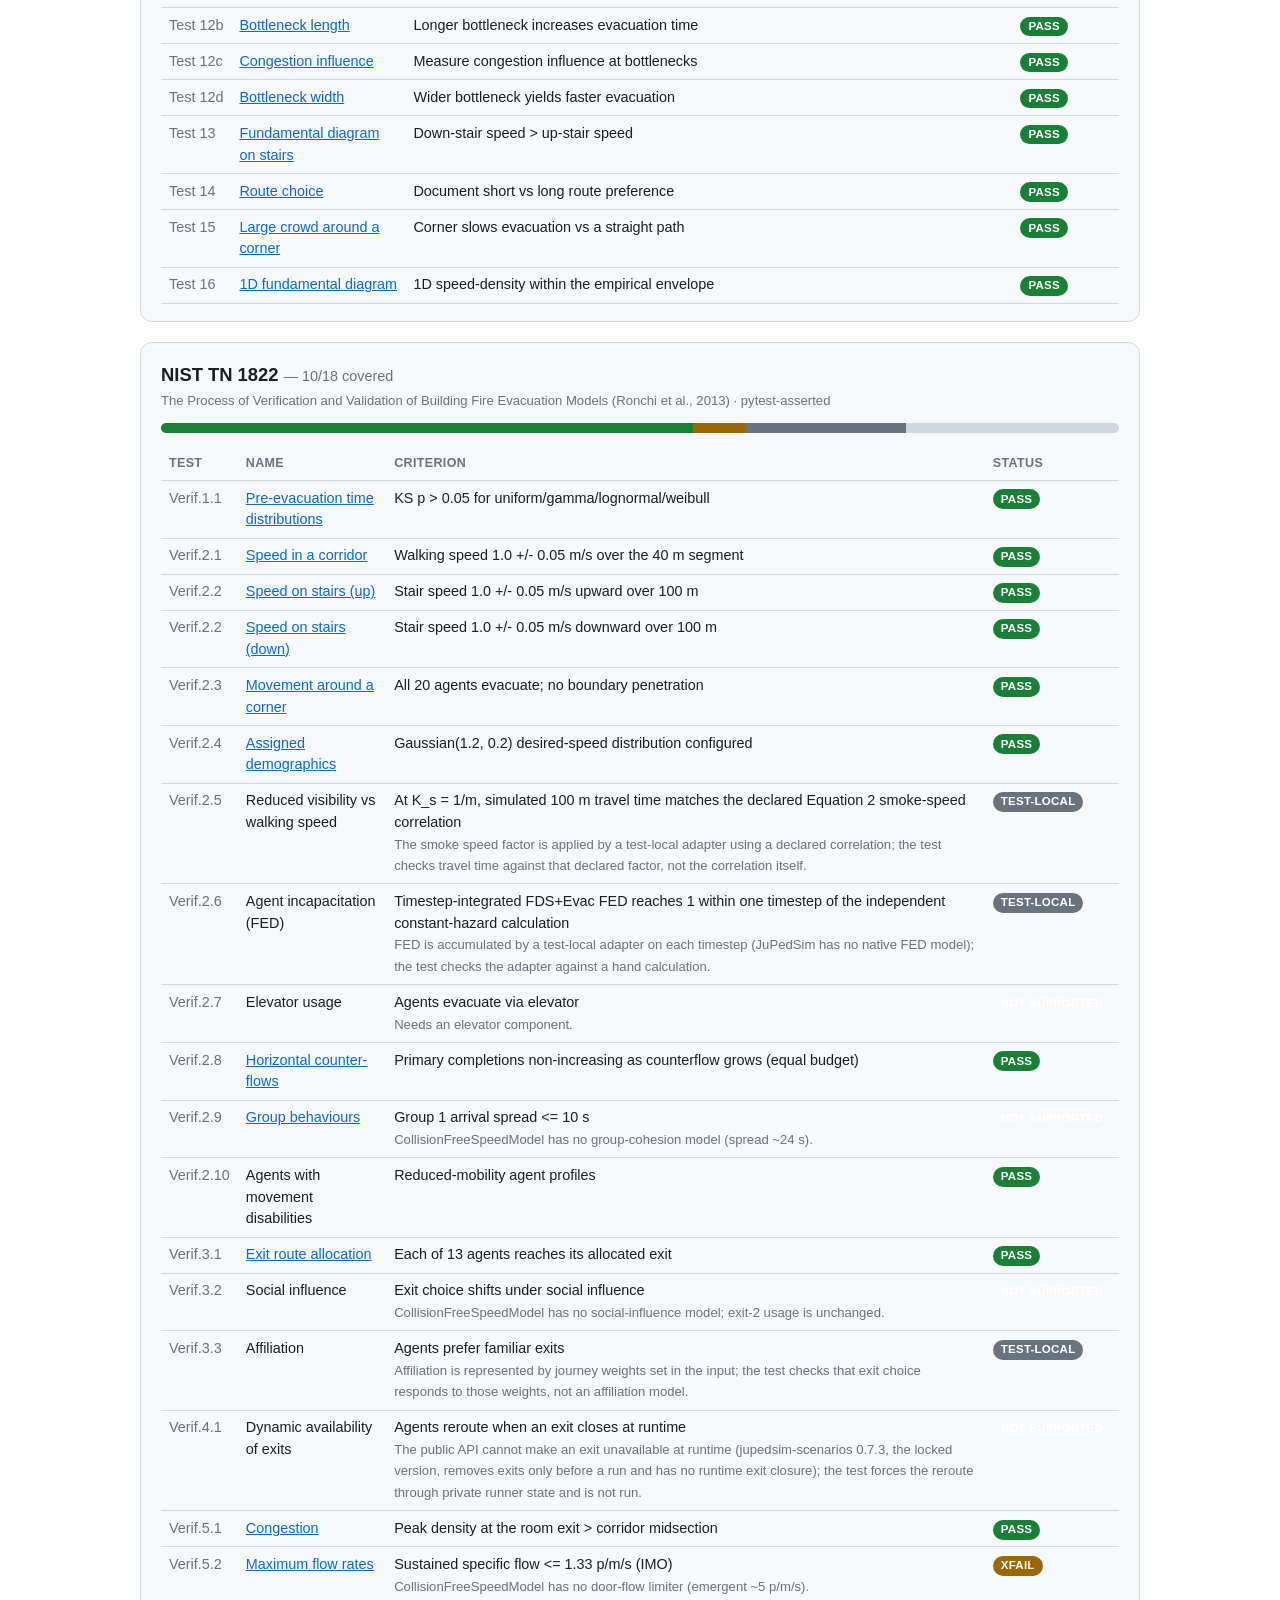
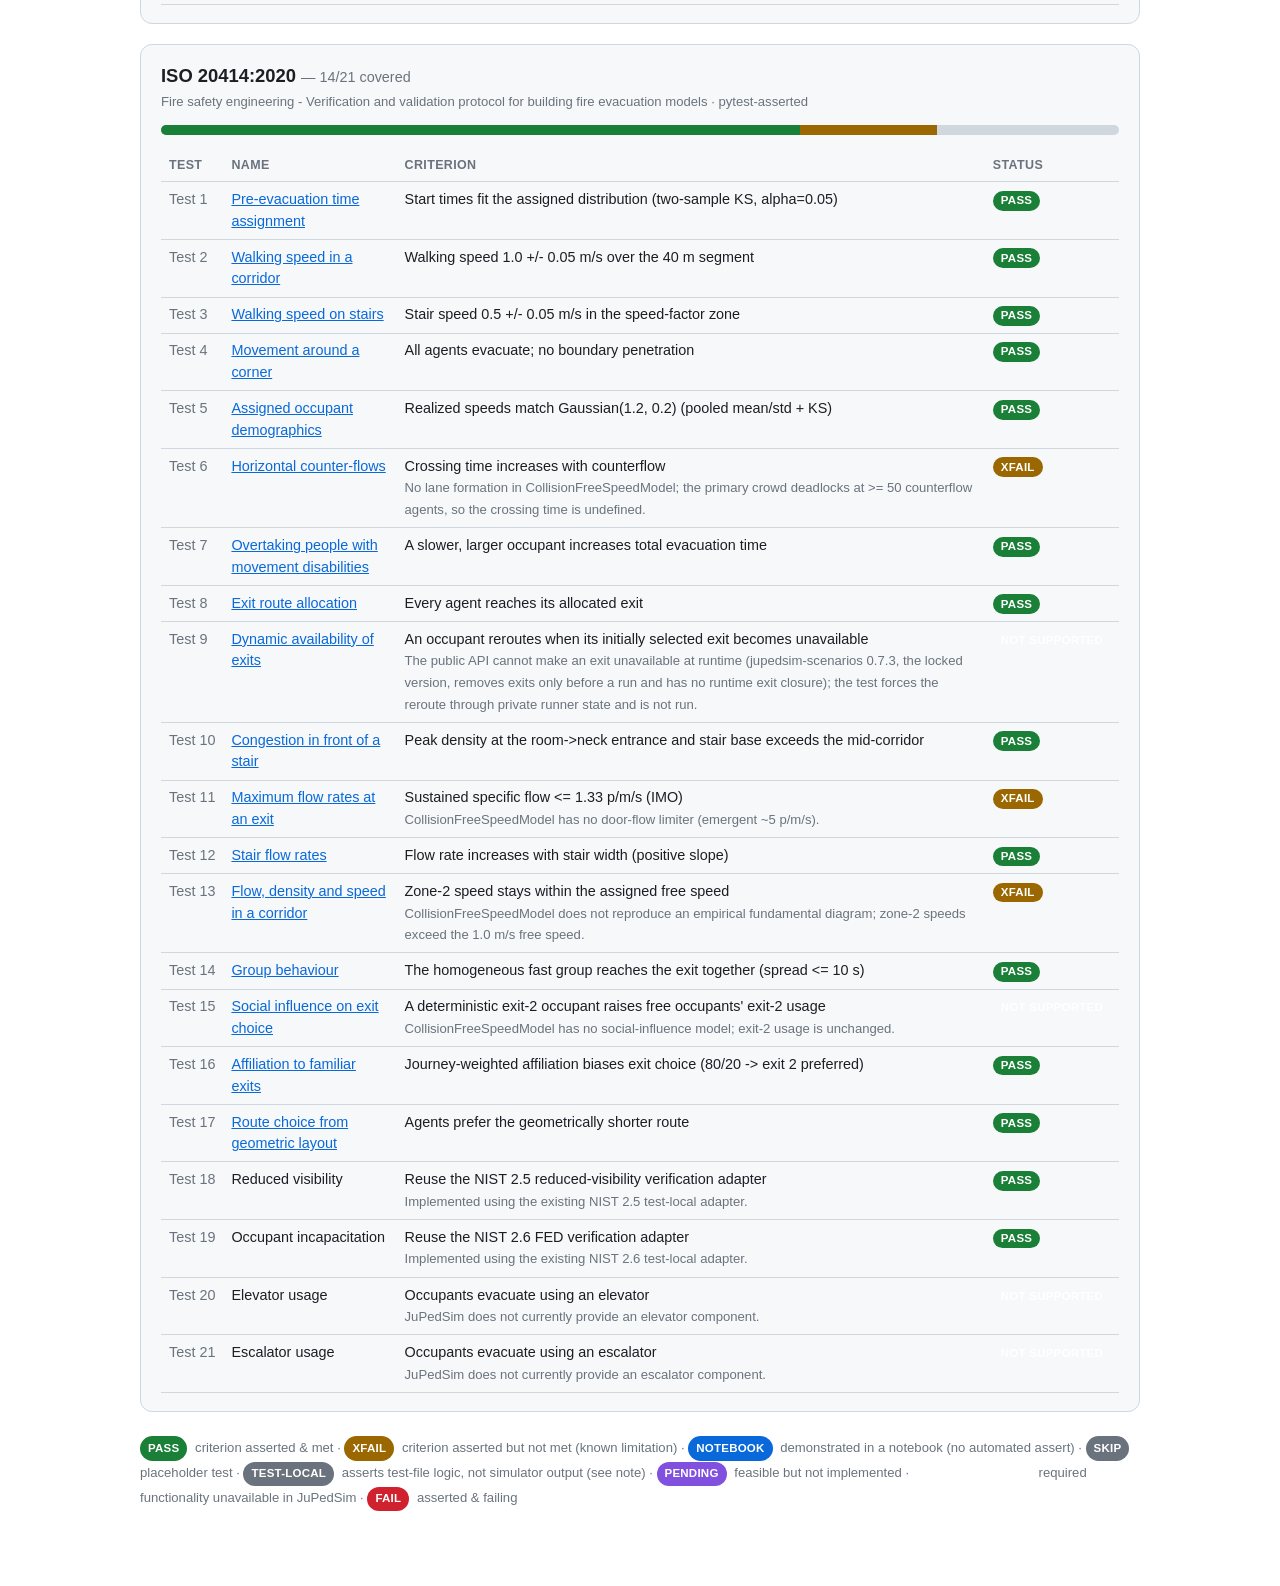
==== commit 2d58d24d: "Final touches" ====
--- a/site/index.html
+++ b/site/index.html
@@ -35,4 +35,4 @@
 .legend{color:var(--muted);font-size:.82rem;margin-top:1.5rem;line-height:1.9}
 .legend .badge{margin-right:.25rem}
 .tablewrap{overflow-x:auto}a{color:var(--notebook)}
-</style></head><body><div class=wrap><a class=logolink href="https://www.jupedsim.org" title="JuPedSim — open-source pedestrian dynamics simulator"><img class=logo alt="JuPedSim" src="[data-uri]"></a><h1>V&amp;V Standards Coverage</h1><p class=sub>Verification &amp; validation across IMO, RiMEA, NIST TN 1822 and ISO 20414. Generated 2026-11-02 14:28 UTC from <code>standards/coverage.json</code> + the latest <a href="https://github.com/PedestrianDynamics/jupedsim-web-community/actions/workflows/vv.yml">V&amp;V run</a>.</p><div class=overall><div class=stat><b>54</b><span>Pass</span></div><div class=stat><b>4</b><span>Test-Local</span></div><div class=stat><b>4</b><span>XFail</span></div><div class=stat><b>8</b><span>Not Supported</span></div><div class=stat><b>0</b><span>Fail</span></div></div><section class=card><h2>IMO MSC.1/Circ.1533 <span style="color:var(--muted);font-weight:400;font-size:.9rem">— 12/12 covered</span></h2><p class=full>Revised Guidelines for Evacuation Analysis for New and Existing Passenger Ships · pytest-asserted</p><div class=bar><i class="pass" style="width:100.0000%"></i></div><div class=tablewrap><table><thead><tr><th>Test</th><th>Name</th><th>Criterion</th><th>Status</th></tr></thead><tbody><tr><td class=id>IMO 1</td><td>Walking speed in a corridor</td><td>Evacuation time ~ d/v +/- 20%</td><td><span class="badge pass">PASS</span></td></tr><tr><td class=id>IMO 2</td><td>Walking speed up stairs</td><td>Maintain assigned speed upstairs</td><td><span class="badge pass">PASS</span></td></tr><tr><td class=id>IMO 3</td><td>Walking speed down stairs</td><td>Maintain assigned speed downstairs</td><td><span class="badge pass">PASS</span></td></tr><tr><td class=id>IMO 4</td><td>Exit flow rate</td><td>Flow through a 1 m exit is physically plausible</td><td><span class="badge pass">PASS</span></td></tr><tr><td class=id>IMO 5</td><td>Response time</td><td>Agents respect an assigned pre-movement distribution</td><td><span class="badge pass">PASS</span></td></tr><tr><td class=id>IMO 6</td><td>Rounding corners</td><td>Navigate a 90-degree corner, stay in geometry</td><td><span class="badge pass">PASS</span></td></tr><tr><td class=id>IMO 7</td><td>Assignment of population demographics</td><td>Assign 50 agents walking speeds consistent with IMO Table 3.4 for males aged 30–50 years (uniform distribution, 0.97–1.62 m/s)</td><td><span class="badge pass">PASS</span></td></tr><tr><td class=id>IMO 8</td><td>Counterflow</td><td>Counterflow increases evacuation time</td><td><span class="badge pass">PASS</span></td></tr><tr><td class=id>IMO 9</td><td>Exit-count sensitivity</td><td>Halving the exits increases evacuation time</td><td><span class="badge pass">PASS</span></td></tr><tr><td class=id>IMO 10</td><td>Exit route allocation</td><td>Agents use assigned escape routes</td><td><span class="badge pass">PASS</span></td></tr><tr><td class=id>IMO 11</td><td>Congestion / flow on stairs</td><td>Congestion develops at the room exit and staircase base, with approximately steady flow through the corridor</td><td><span class="badge pass">PASS</span></td></tr><tr><td class=id>IMO 12</td><td>Flow-density relation</td><td>Pedestrian flow at very high density is lower than at moderate density in an unobstructed corridor</td><td><span class="badge pass">PASS</span></td></tr></tbody></table></div></section><section class=card><h2>RiMEA 4.1.1 <span style="color:var(--muted);font-weight:400;font-size:.9rem">— 18/19 covered</span></h2><p class=full>Guideline for Microscopic Evacuation Analysis (RiMEA), section 4.1.1 verification tests · pytest-asserted</p><div class=bar><i class="pass" style="width:94.7368%"></i><i class="test-local" style="width:5.2632%"></i></div><div class=tablewrap><table><thead><tr><th>Test</th><th>Name</th><th>Criterion</th><th>Status</th></tr></thead><tbody><tr><td class=id>Test 1</td><td><a href="https://github.com/PedestrianDynamics/jupedsim-web-community/blob/main/standards/rimea/rimea01_corridor_speed.ipynb">Speed in a corridor</a></td><td>Travel time at 1.33 m/s in [26, 34] s</td><td><span class="badge pass">PASS</span></td></tr><tr><td class=id>Test 2</td><td><a href="https://github.com/PedestrianDynamics/jupedsim-web-community/blob/main/standards/rimea/rimea02_upstairs.ipynb">Speed up stairs</a></td><td>Walking speed maintained upstairs</td><td><span class="badge pass">PASS</span></td></tr><tr><td class=id>Test 3</td><td><a href="https://github.com/PedestrianDynamics/jupedsim-web-community/blob/main/standards/rimea/rimea03_downstairs.ipynb">Speed down stairs</a></td><td>Walking speed maintained downstairs</td><td><span class="badge pass">PASS</span></td></tr><tr><td class=id>Test 4</td><td><a href="https://github.com/PedestrianDynamics/jupedsim-web-community/blob/main/standards/rimea/rimea04_fundamental_diagram.ipynb">Fundamental diagram</a></td><td>Local density increases with population and walking speed does not increase with density</td><td><span class="badge pass">PASS</span></td></tr><tr><td class=id>Test 5</td><td><a href="https://github.com/PedestrianDynamics/jupedsim-web-community/blob/main/standards/rimea/rimea05_premovement.ipynb">Pre-movement time</a></td><td>Agents respect assigned pre-movement delay</td><td><span class="badge pass">PASS</span></td></tr><tr><td class=id>Test 6</td><td><a href="https://github.com/PedestrianDynamics/jupedsim-web-community/blob/main/standards/rimea/rimea06_corner.ipynb">Corner movement</a></td><td>Navigate a corner without wall penetration</td><td><span class="badge pass">PASS</span></td></tr><tr><td class=id>Test 7</td><td><a href="https://github.com/PedestrianDynamics/jupedsim-web-community/blob/main/standards/rimea/rimea07_demographic_params.ipynb">Demographic parameters</a></td><td>Speed distribution matches the age-based table</td><td><span class="badge pass">PASS</span></td></tr><tr><td class=id>Test 8</td><td><a href="https://github.com/PedestrianDynamics/jupedsim-web-community/blob/main/standards/rimea/rimea08_parameter_study.ipynb">Parameter study</a></td><td>Evacuation time varies with parameters</td><td><span class="badge pass">PASS</span></td></tr><tr><td class=id>Test 9</td><td><a href="https://github.com/PedestrianDynamics/jupedsim-web-community/blob/main/standards/rimea/rimea09_large_public.ipynb">Large public space</a></td><td>Closing 2/4 exits increases evacuation time</td><td><span class="badge pass">PASS</span></td></tr><tr><td class=id>Test 10</td><td><a href="https://github.com/PedestrianDynamics/jupedsim-web-community/blob/main/standards/rimea/rimea10_route_allocation.ipynb">Route allocation</a></td><td>Agents use assigned escape routes</td><td><span class="badge pass">PASS</span></td></tr><tr><td class=id>Test 11</td><td><a href="https://github.com/PedestrianDynamics/jupedsim-web-community/blob/main/standards/rimea/rimea11_choice_escape.ipynb">Escape route choice</a></td><td>Agents prefer the closer exit while some use the alternative exit<br><span style="color:var(--muted);font-size:.82rem">Exit choice is drawn once by a stochastic distance-based model implemented in the test file; the test verifies that model split, not simulator route choice.</span></td><td><span class="badge test-local">TEST-LOCAL</span></td></tr><tr><td class=id>Test 12a</td><td><a href="https://github.com/PedestrianDynamics/jupedsim-web-community/blob/main/standards/rimea/rimea12a_goal_position.ipynb">Goal position</a></td><td>Closer goal yields shorter evacuation</td><td><span class="badge pass">PASS</span></td></tr><tr><td class=id>Test 12b</td><td><a href="https://github.com/PedestrianDynamics/jupedsim-web-community/blob/main/standards/rimea/rimea12b_bottleneck_length.ipynb">Bottleneck length</a></td><td>Longer bottleneck increases evacuation time</td><td><span class="badge pass">PASS</span></td></tr><tr><td class=id>Test 12c</td><td><a href="https://github.com/PedestrianDynamics/jupedsim-web-community/blob/main/standards/rimea/rimea12c_congestion_influence.ipynb">Congestion influence</a></td><td>Measure congestion influence at bottlenecks</td><td><span class="badge pass">PASS</span></td></tr><tr><td class=id>Test 12d</td><td><a href="https://github.com/PedestrianDynamics/jupedsim-web-community/blob/main/standards/rimea/rimea12d_bottleneck_width_flow.ipynb">Bottleneck width</a></td><td>Wider bottleneck yields faster evacuation</td><td><span class="badge pass">PASS</span></td></tr><tr><td class=id>Test 13</td><td><a href="https://github.com/PedestrianDynamics/jupedsim-web-community/blob/main/standards/rimea/rimea13_fd_stairs.ipynb">Fundamental diagram on stairs</a></td><td>Down-stair speed &gt; up-stair speed</td><td><span class="badge pass">PASS</span></td></tr><tr><td class=id>Test 14</td><td><a href="https://github.com/PedestrianDynamics/jupedsim-web-community/blob/main/standards/rimea/rimea14_route_choice.ipynb">Route choice</a></td><td>Document short vs long route preference</td><td><span class="badge pass">PASS</span></td></tr><tr><td class=id>Test 15</td><td><a href="https://github.com/PedestrianDynamics/jupedsim-web-community/blob/main/standards/rimea/rimea15_large_crowd_corner.ipynb">Large crowd around a corner</a></td><td>Corner slows evacuation vs a straight path</td><td><span class="badge pass">PASS</span></td></tr><tr><td class=id>Test 16</td><td><a href="https://github.com/PedestrianDynamics/jupedsim-web-community/blob/main/standards/rimea/rimea16_looped_ring_parameter_study.ipynb">1D fundamental diagram</a></td><td>1D speed-density within the empirical envelope</td><td><span class="badge pass">PASS</span></td></tr></tbody></table></div></section><section class=card><h2>NIST TN 1822 <span style="color:var(--muted);font-weight:400;font-size:.9rem">— 10/18 covered</span></h2><p class=full>The Process of Verification and Validation of Building Fire Evacuation Models (Ronchi et al., 2013) · pytest-asserted</p><div class=bar><i class="pass" style="width:55.5556%"></i><i class="xfail" style="width:5.5556%"></i><i class="test-local" style="width:16.6667%"></i><i class="not-supported" style="width:22.2222%"></i></div><div class=tablewrap><table><thead><tr><th>Test</th><th>Name</th><th>Criterion</th><th>Status</th></tr></thead><tbody><tr><td class=id>Verif.1.1</td><td><a href="https://github.com/PedestrianDynamics/jupedsim-web-community/blob/main/standards/nist/nist1_1_premovement.ipynb">Pre-evacuation time distributions</a></td><td>KS p &gt; 0.05 for uniform/gamma/lognormal/weibull</td><td><span class="badge pass">PASS</span></td></tr><tr><td class=id>Verif.2.1</td><td><a href="https://github.com/PedestrianDynamics/jupedsim-web-community/blob/main/standards/nist/nist2_1_corridor_speed.ipynb">Speed in a corridor</a></td><td>Walking speed 1.0 +/- 0.05 m/s over the 40 m segment</td><td><span class="badge pass">PASS</span></td></tr><tr><td class=id>Verif.2.2</td><td><a href="https://github.com/PedestrianDynamics/jupedsim-web-community/blob/main/standards/nist/nist2_2_stairs_up.ipynb">Speed on stairs (up)</a></td><td>Stair speed 1.0 +/- 0.05 m/s upward over 100 m</td><td><span class="badge pass">PASS</span></td></tr><tr><td class=id>Verif.2.2</td><td><a href="https://github.com/PedestrianDynamics/jupedsim-web-community/blob/main/standards/nist/nist2_2_stairs_down.ipynb">Speed on stairs (down)</a></td><td>Stair speed 1.0 +/- 0.05 m/s downward over 100 m</td><td><span class="badge pass">PASS</span></td></tr><tr><td class=id>Verif.2.3</td><td><a href="https://github.com/PedestrianDynamics/jupedsim-web-community/blob/main/standards/nist/nist2_3_corner.ipynb">Movement around a corner</a></td><td>All 20 agents evacuate; no boundary penetration</td><td><span class="badge pass">PASS</span></td></tr><tr><td class=id>Verif.2.4</td><td><a href="https://github.com/PedestrianDynamics/jupedsim-web-community/blob/main/standards/nist/nist2_4_demographics.ipynb">Assigned demographics</a></td><td>Gaussian(1.2, 0.2) desired-speed distribution configured</td><td><span class="badge pass">PASS</span></td></tr><tr><td class=id>Verif.2.5</td><td>Reduced visibility vs walking speed</td><td>At K_s = 1/m, simulated 100 m travel time matches the declared Equation 2 smoke-speed correlation<br><span style="color:var(--muted);font-size:.82rem">The smoke speed factor is applied by a test-local adapter using a declared correlation; the test checks travel time against that declared factor, not the correlation itself.</span></td><td><span class="badge test-local">TEST-LOCAL</span></td></tr><tr><td class=id>Verif.2.6</td><td>Agent incapacitation (FED)</td><td>Timestep-integrated FDS+Evac FED reaches 1 within one timestep of the independent constant-hazard calculation<br><span style="color:var(--muted);font-size:.82rem">FED is accumulated by a test-local adapter on each timestep (JuPedSim has no native FED model); the test checks the adapter against a hand calculation.</span></td><td><span class="badge test-local">TEST-LOCAL</span></td></tr><tr><td class=id>Verif.2.7</td><td>Elevator usage</td><td>Agents evacuate via elevator<br><span style="color:var(--muted);font-size:.82rem">Needs an elevator component.</span></td><td><span class="badge not-supported">NOT SUPPORTED</span></td></tr><tr><td class=id>Verif.2.8</td><td><a href="https://github.com/PedestrianDynamics/jupedsim-web-community/blob/main/standards/nist/nist2_8_counterflow.ipynb">Horizontal counter-flows</a></td><td>Primary completions non-increasing as counterflow grows (equal budget)</td><td><span class="badge pass">PASS</span></td></tr><tr><td class=id>Verif.2.9</td><td><a href="https://github.com/PedestrianDynamics/jupedsim-web-community/blob/main/standards/nist/nist2_9_groups.ipynb">Group behaviours</a></td><td>Group 1 arrival spread &lt;= 10 s<br><span style="color:var(--muted);font-size:.82rem">CollisionFreeSpeedModel has no group-cohesion model (spread ~24 s).</span></td><td><span class="badge not-supported">NOT SUPPORTED</span></td></tr><tr><td class=id>Verif.2.10</td><td>Agents with movement disabilities</td><td>Reduced-mobility agent profiles</td><td><span class="badge pass">PASS</span></td></tr><tr><td class=id>Verif.3.1</td><td><a href="https://github.com/PedestrianDynamics/jupedsim-web-community/blob/main/standards/nist/nist3_1_route_allocation.ipynb">Exit route allocation</a></td><td>Each of 13 agents reaches its allocated exit</td><td><span class="badge pass">PASS</span></td></tr><tr><td class=id>Verif.3.2</td><td>Social influence</td><td>Exit choice shifts under social influence<br><span style="color:var(--muted);font-size:.82rem">CollisionFreeSpeedModel has no social-influence model; exit-2 usage is unchanged.</span></td><td><span class="badge not-supported">NOT SUPPORTED</span></td></tr><tr><td class=id>Verif.3.3</td><td>Affiliation</td><td>Agents prefer familiar exits<br><span style="color:var(--muted);font-size:.82rem">Affiliation is represented by journey weights set in the input; the test checks that exit choice responds to those weights, not an affiliation model.</span></td><td><span class="badge test-local">TEST-LOCAL</span></td></tr><tr><td class=id>Verif.4.1</td><td>Dynamic availability of exits</td><td>Agents reroute when an exit closes at runtime<br><span style="color:var(--muted);font-size:.82rem">The public API cannot make an exit unavailable at runtime (jupedsim-scenarios 0.7.3, the locked version, removes exits only before a run and has no runtime exit closure); the test forces the reroute through private runner state and is not run.</span></td><td><span class="badge not-supported">NOT SUPPORTED</span></td></tr><tr><td class=id>Verif.5.1</td><td><a href="https://github.com/PedestrianDynamics/jupedsim-web-community/blob/main/standards/nist/nist5_1_congestion.ipynb">Congestion</a></td><td>Peak density at the room exit &gt; corridor midsection</td><td><span class="badge pass">PASS</span></td></tr><tr><td class=id>Verif.5.2</td><td><a href="https://github.com/PedestrianDynamics/jupedsim-web-community/blob/main/standards/nist/nist5_2_max_flow.ipynb">Maximum flow rates</a></td><td>Sustained specific flow &lt;= 1.33 p/m/s (IMO)<br><span style="color:var(--muted);font-size:.82rem">CollisionFreeSpeedModel has no door-flow limiter (emergent ~5 p/m/s).</span></td><td><span class="badge xfail">XFAIL</span></td></tr></tbody></table></div></section><section class=card><h2>ISO 20414:2020 <span style="color:var(--muted);font-weight:400;font-size:.9rem">— 14/21 covered</span></h2><p class=full>Fire safety engineering - Verification and validation protocol for building fire evacuation models · pytest-asserted</p><div class=bar><i class="pass" style="width:66.6667%"></i><i class="xfail" style="width:14.2857%"></i><i class="not-supported" style="width:19.0476%"></i></div><div class=tablewrap><table><thead><tr><th>Test</th><th>Name</th><th>Criterion</th><th>Status</th></tr></thead><tbody><tr><td class=id>Test 1</td><td><a href="https://github.com/PedestrianDynamics/jupedsim-web-community/blob/main/standards/iso/iso01_premovement.ipynb">Pre-evacuation time assignment</a></td><td>Start times fit the assigned distribution (two-sample KS, alpha=0.05)</td><td><span class="badge pass">PASS</span></td></tr><tr><td class=id>Test 2</td><td><a href="https://github.com/PedestrianDynamics/jupedsim-web-community/blob/main/standards/iso/iso02_corridor_speed.ipynb">Walking speed in a corridor</a></td><td>Walking speed 1.0 +/- 0.05 m/s over the 40 m segment</td><td><span class="badge pass">PASS</span></td></tr><tr><td class=id>Test 3</td><td><a href="https://github.com/PedestrianDynamics/jupedsim-web-community/blob/main/standards/iso/iso03_stairs.ipynb">Walking speed on stairs</a></td><td>Stair speed 0.5 +/- 0.05 m/s in the speed-factor zone</td><td><span class="badge pass">PASS</span></td></tr><tr><td class=id>Test 4</td><td><a href="https://github.com/PedestrianDynamics/jupedsim-web-community/blob/main/standards/iso/iso04_corner.ipynb">Movement around a corner</a></td><td>All agents evacuate; no boundary penetration</td><td><span class="badge pass">PASS</span></td></tr><tr><td class=id>Test 5</td><td><a href="https://github.com/PedestrianDynamics/jupedsim-web-community/blob/main/standards/iso/iso05_demographics.ipynb">Assigned occupant demographics</a></td><td>Realized speeds match Gaussian(1.2, 0.2) (pooled mean/std + KS)</td><td><span class="badge pass">PASS</span></td></tr><tr><td class=id>Test 6</td><td><a href="https://github.com/PedestrianDynamics/jupedsim-web-community/blob/main/standards/iso/iso06_counterflow.ipynb">Horizontal counter-flows</a></td><td>Crossing time increases with counterflow<br><span style="color:var(--muted);font-size:.82rem">No lane formation in CollisionFreeSpeedModel; the primary crowd deadlocks at &gt;= 50 counterflow agents, so the crossing time is undefined.</span></td><td><span class="badge xfail">XFAIL</span></td></tr><tr><td class=id>Test 7</td><td><a href="https://github.com/PedestrianDynamics/jupedsim-web-community/blob/main/standards/iso/iso07_movement_disabilities.ipynb">Overtaking people with movement disabilities</a></td><td>A slower, larger occupant increases total evacuation time</td><td><span class="badge pass">PASS</span></td></tr><tr><td class=id>Test 8</td><td><a href="https://github.com/PedestrianDynamics/jupedsim-web-community/blob/main/standards/iso/iso08_route_allocation.ipynb">Exit route allocation</a></td><td>Every agent reaches its allocated exit</td><td><span class="badge pass">PASS</span></td></tr><tr><td class=id>Test 9</td><td><a href="https://github.com/PedestrianDynamics/jupedsim-web-community/blob/main/standards/iso/iso09_dynamic_exit_availability.ipynb">Dynamic availability of exits</a></td><td>An occupant reroutes when its initially selected exit becomes unavailable<br><span style="color:var(--muted);font-size:.82rem">The public API cannot make an exit unavailable at runtime (jupedsim-scenarios 0.7.3, the locked version, removes exits only before a run and has no runtime exit closure); the test forces the reroute through private runner state and is not run.</span></td><td><span class="badge not-supported">NOT SUPPORTED</span></td></tr><tr><td class=id>Test 10</td><td><a href="https://github.com/PedestrianDynamics/jupedsim-web-community/blob/main/standards/iso/iso10_congestion.ipynb">Congestion in front of a stair</a></td><td>Peak density at the room-&gt;neck entrance and stair base exceeds the mid-corridor</td><td><span class="badge pass">PASS</span></td></tr><tr><td class=id>Test 11</td><td><a href="https://github.com/PedestrianDynamics/jupedsim-web-community/blob/main/standards/iso/iso11_max_flow.ipynb">Maximum flow rates at an exit</a></td><td>Sustained specific flow &lt;= 1.33 p/m/s (IMO)<br><span style="color:var(--muted);font-size:.82rem">CollisionFreeSpeedModel has no door-flow limiter (emergent ~5 p/m/s).</span></td><td><span class="badge xfail">XFAIL</span></td></tr><tr><td class=id>Test 12</td><td><a href="https://github.com/PedestrianDynamics/jupedsim-web-community/blob/main/standards/iso/iso12_stair_flow.ipynb">Stair flow rates</a></td><td>Flow rate increases with stair width (positive slope)</td><td><span class="badge pass">PASS</span></td></tr><tr><td class=id>Test 13</td><td><a href="https://github.com/PedestrianDynamics/jupedsim-web-community/blob/main/standards/iso/iso13_corridor_fd.ipynb">Flow, density and speed in a corridor</a></td><td>Zone-2 speed stays within the assigned free speed<br><span style="color:var(--muted);font-size:.82rem">CollisionFreeSpeedModel does not reproduce an empirical fundamental diagram; zone-2 speeds exceed the 1.0 m/s free speed.</span></td><td><span class="badge xfail">XFAIL</span></td></tr><tr><td class=id>Test 14</td><td><a href="https://github.com/PedestrianDynamics/jupedsim-web-community/blob/main/standards/iso/iso14_group_behaviour.ipynb">Group behaviour</a></td><td>The homogeneous fast group reaches the exit together (spread &lt;= 10 s)</td><td><span class="badge pass">PASS</span></td></tr><tr><td class=id>Test 15</td><td><a href="https://github.com/PedestrianDynamics/jupedsim-web-community/blob/main/standards/iso/iso15_social_influence.ipynb">Social influence on exit choice</a></td><td>A deterministic exit-2 occupant raises free occupants&#x27; exit-2 usage<br><span style="color:var(--muted);font-size:.82rem">CollisionFreeSpeedModel has no social-influence model; exit-2 usage is unchanged.</span></td><td><span class="badge not-supported">NOT SUPPORTED</span></td></tr><tr><td class=id>Test 16</td><td><a href="https://github.com/PedestrianDynamics/jupedsim-web-community/blob/main/standards/iso/iso16_familiar_exits.ipynb">Affiliation to familiar exits</a></td><td>Journey-weighted affiliation biases exit choice (80/20 -&gt; exit 2 preferred)</td><td><span class="badge pass">PASS</span></td></tr><tr><td class=id>Test 17</td><td><a href="https://github.com/PedestrianDynamics/jupedsim-web-community/blob/main/standards/iso/iso17_route_choice.ipynb">Route choice from geometric layout</a></td><td>Agents prefer the geometrically shorter route</td><td><span class="badge pass">PASS</span></td></tr><tr><td class=id>Test 18</td><td>Reduced visibility</td><td>Reuse the NIST 2.5 reduced-visibility verification adapter<br><span style="color:var(--muted);font-size:.82rem">Implemented using the existing NIST 2.5 test-local adapter.</span></td><td><span class="badge pass">PASS</span></td></tr><tr><td class=id>Test 19</td><td>Occupant incapacitation</td><td>Reuse the NIST 2.6 FED verification adapter<br><span style="color:var(--muted);font-size:.82rem">Implemented using the existing NIST 2.6 test-local adapter.</span></td><td><span class="badge pass">PASS</span></td></tr><tr><td class=id>Test 20</td><td>Elevator usage</td><td>Occupants evacuate using an elevator<br><span style="color:var(--muted);font-size:.82rem">JuPedSim does not currently provide an elevator component.</span></td><td><span class="badge not-supported">NOT SUPPORTED</span></td></tr><tr><td class=id>Test 21</td><td>Escalator usage</td><td>Occupants evacuate using an escalator<br><span style="color:var(--muted);font-size:.82rem">JuPedSim does not currently provide an escalator component.</span></td><td><span class="badge not-supported">NOT SUPPORTED</span></td></tr></tbody></table></div></section><p class=legend><span class="badge pass">PASS</span> criterion asserted &amp; met · <span class="badge xfail">XFAIL</span> criterion asserted but not met (known limitation) · <span class="badge notebook">NOTEBOOK</span> demonstrated in a notebook (no automated assert) · <span class="badge skip">SKIP</span> placeholder test · <span class="badge test-local">TEST-LOCAL</span> asserts test-file logic, not simulator output (see note) · <span class="badge pending">PENDING</span> feasible but not implemented · <span class="badge not-supported">NOT SUPPORTED</span> required functionality unavailable in JuPedSim · <span class="badge fail">FAIL</span> asserted &amp; failing</p></div></body></html>+</style></head><body><div class=wrap><a class=logolink href="https://www.jupedsim.org" title="JuPedSim — open-source pedestrian dynamics simulator"><img class=logo alt="JuPedSim" src="[data-uri]"></a><h1>V&amp;V Standards Coverage</h1><p class=sub>Verification &amp; validation across IMO, RiMEA, NIST TN 1822 and ISO 20414. Generated 2026-11-09 09:01 UTC from <code>standards/coverage.json</code> + the latest <a href="https://github.com/PedestrianDynamics/jupedsim-web-community/actions/workflows/vv.yml">V&amp;V run</a>.</p><div class=overall><div class=stat><b>54</b><span>Pass</span></div><div class=stat><b>4</b><span>Test-Local</span></div><div class=stat><b>4</b><span>XFail</span></div><div class=stat><b>8</b><span>Not Supported</span></div><div class=stat><b>0</b><span>Fail</span></div></div><section class=card><h2>IMO MSC.1/Circ.1533 <span style="color:var(--muted);font-weight:400;font-size:.9rem">— 12/12 covered</span></h2><p class=full>Revised Guidelines for Evacuation Analysis for New and Existing Passenger Ships · pytest-asserted</p><div class=bar><i class="pass" style="width:100.0000%"></i></div><div class=tablewrap><table><thead><tr><th>Test</th><th>Name</th><th>Criterion</th><th>Status</th></tr></thead><tbody><tr><td class=id>IMO 1</td><td>Walking speed in a corridor</td><td>Evacuation time ~ d/v +/- 20%</td><td><span class="badge pass">PASS</span></td></tr><tr><td class=id>IMO 2</td><td>Walking speed up stairs</td><td>Maintain assigned speed upstairs</td><td><span class="badge pass">PASS</span></td></tr><tr><td class=id>IMO 3</td><td>Walking speed down stairs</td><td>Maintain assigned speed downstairs</td><td><span class="badge pass">PASS</span></td></tr><tr><td class=id>IMO 4</td><td>Exit flow rate</td><td>Flow through a 1 m exit is physically plausible</td><td><span class="badge pass">PASS</span></td></tr><tr><td class=id>IMO 5</td><td>Response time</td><td>Agents respect an assigned pre-movement distribution</td><td><span class="badge pass">PASS</span></td></tr><tr><td class=id>IMO 6</td><td>Rounding corners</td><td>Navigate a 90-degree corner, stay in geometry</td><td><span class="badge pass">PASS</span></td></tr><tr><td class=id>IMO 7</td><td>Assignment of population demographics</td><td>Assign 50 agents walking speeds consistent with IMO Table 3.4 for males aged 30–50 years (uniform distribution, 0.97–1.62 m/s)</td><td><span class="badge pass">PASS</span></td></tr><tr><td class=id>IMO 8</td><td>Counterflow</td><td>Counterflow increases evacuation time</td><td><span class="badge pass">PASS</span></td></tr><tr><td class=id>IMO 9</td><td>Exit-count sensitivity</td><td>Halving the exits increases evacuation time</td><td><span class="badge pass">PASS</span></td></tr><tr><td class=id>IMO 10</td><td>Exit route allocation</td><td>Agents use assigned escape routes</td><td><span class="badge pass">PASS</span></td></tr><tr><td class=id>IMO 11</td><td>Congestion / flow on stairs</td><td>Congestion develops at the room exit and staircase base, with approximately steady flow through the corridor</td><td><span class="badge pass">PASS</span></td></tr><tr><td class=id>IMO 12</td><td>Flow-density relation</td><td>Pedestrian flow at very high density is lower than at moderate density in an unobstructed corridor</td><td><span class="badge pass">PASS</span></td></tr></tbody></table></div></section><section class=card><h2>RiMEA 4.1.1 <span style="color:var(--muted);font-weight:400;font-size:.9rem">— 18/19 covered</span></h2><p class=full>Guideline for Microscopic Evacuation Analysis (RiMEA), section 4.1.1 verification tests · pytest-asserted</p><div class=bar><i class="pass" style="width:94.7368%"></i><i class="test-local" style="width:5.2632%"></i></div><div class=tablewrap><table><thead><tr><th>Test</th><th>Name</th><th>Criterion</th><th>Status</th></tr></thead><tbody><tr><td class=id>Test 1</td><td><a href="https://github.com/PedestrianDynamics/jupedsim-web-community/blob/main/standards/rimea/rimea01_corridor_speed.ipynb">Speed in a corridor</a></td><td>Travel time at 1.33 m/s in [26, 34] s</td><td><span class="badge pass">PASS</span></td></tr><tr><td class=id>Test 2</td><td><a href="https://github.com/PedestrianDynamics/jupedsim-web-community/blob/main/standards/rimea/rimea02_upstairs.ipynb">Speed up stairs</a></td><td>Walking speed maintained upstairs</td><td><span class="badge pass">PASS</span></td></tr><tr><td class=id>Test 3</td><td><a href="https://github.com/PedestrianDynamics/jupedsim-web-community/blob/main/standards/rimea/rimea03_downstairs.ipynb">Speed down stairs</a></td><td>Walking speed maintained downstairs</td><td><span class="badge pass">PASS</span></td></tr><tr><td class=id>Test 4</td><td><a href="https://github.com/PedestrianDynamics/jupedsim-web-community/blob/main/standards/rimea/rimea04_fundamental_diagram.ipynb">Fundamental diagram</a></td><td>Local density increases with population and walking speed does not increase with density</td><td><span class="badge pass">PASS</span></td></tr><tr><td class=id>Test 5</td><td><a href="https://github.com/PedestrianDynamics/jupedsim-web-community/blob/main/standards/rimea/rimea05_premovement.ipynb">Pre-movement time</a></td><td>Agents respect assigned pre-movement delay</td><td><span class="badge pass">PASS</span></td></tr><tr><td class=id>Test 6</td><td><a href="https://github.com/PedestrianDynamics/jupedsim-web-community/blob/main/standards/rimea/rimea06_corner.ipynb">Corner movement</a></td><td>Navigate a corner without wall penetration</td><td><span class="badge pass">PASS</span></td></tr><tr><td class=id>Test 7</td><td><a href="https://github.com/PedestrianDynamics/jupedsim-web-community/blob/main/standards/rimea/rimea07_demographic_params.ipynb">Demographic parameters</a></td><td>Speed distribution matches the age-based table</td><td><span class="badge pass">PASS</span></td></tr><tr><td class=id>Test 8</td><td><a href="https://github.com/PedestrianDynamics/jupedsim-web-community/blob/main/standards/rimea/rimea08_parameter_study.ipynb">Parameter study</a></td><td>Evacuation time varies with parameters</td><td><span class="badge pass">PASS</span></td></tr><tr><td class=id>Test 9</td><td><a href="https://github.com/PedestrianDynamics/jupedsim-web-community/blob/main/standards/rimea/rimea09_large_public.ipynb">Large public space</a></td><td>Closing 2/4 exits increases evacuation time</td><td><span class="badge pass">PASS</span></td></tr><tr><td class=id>Test 10</td><td><a href="https://github.com/PedestrianDynamics/jupedsim-web-community/blob/main/standards/rimea/rimea10_route_allocation.ipynb">Route allocation</a></td><td>Agents use assigned escape routes</td><td><span class="badge pass">PASS</span></td></tr><tr><td class=id>Test 11</td><td><a href="https://github.com/PedestrianDynamics/jupedsim-web-community/blob/main/standards/rimea/rimea11_choice_escape.ipynb">Escape route choice</a></td><td>Agents prefer the closer exit while some use the alternative exit<br><span style="color:var(--muted);font-size:.82rem">Exit choice is drawn once by a stochastic distance-based model implemented in the test file; the test verifies that model split, not simulator route choice.</span></td><td><span class="badge test-local">TEST-LOCAL</span></td></tr><tr><td class=id>Test 12a</td><td><a href="https://github.com/PedestrianDynamics/jupedsim-web-community/blob/main/standards/rimea/rimea12a_goal_position.ipynb">Goal position</a></td><td>Closer goal yields shorter evacuation</td><td><span class="badge pass">PASS</span></td></tr><tr><td class=id>Test 12b</td><td><a href="https://github.com/PedestrianDynamics/jupedsim-web-community/blob/main/standards/rimea/rimea12b_bottleneck_length.ipynb">Bottleneck length</a></td><td>Longer bottleneck increases evacuation time</td><td><span class="badge pass">PASS</span></td></tr><tr><td class=id>Test 12c</td><td><a href="https://github.com/PedestrianDynamics/jupedsim-web-community/blob/main/standards/rimea/rimea12c_congestion_influence.ipynb">Congestion influence</a></td><td>Measure congestion influence at bottlenecks</td><td><span class="badge pass">PASS</span></td></tr><tr><td class=id>Test 12d</td><td><a href="https://github.com/PedestrianDynamics/jupedsim-web-community/blob/main/standards/rimea/rimea12d_bottleneck_width_flow.ipynb">Bottleneck width</a></td><td>Wider bottleneck yields faster evacuation</td><td><span class="badge pass">PASS</span></td></tr><tr><td class=id>Test 13</td><td><a href="https://github.com/PedestrianDynamics/jupedsim-web-community/blob/main/standards/rimea/rimea13_fd_stairs.ipynb">Fundamental diagram on stairs</a></td><td>Down-stair speed &gt; up-stair speed</td><td><span class="badge pass">PASS</span></td></tr><tr><td class=id>Test 14</td><td><a href="https://github.com/PedestrianDynamics/jupedsim-web-community/blob/main/standards/rimea/rimea14_route_choice.ipynb">Route choice</a></td><td>Document short vs long route preference</td><td><span class="badge pass">PASS</span></td></tr><tr><td class=id>Test 15</td><td><a href="https://github.com/PedestrianDynamics/jupedsim-web-community/blob/main/standards/rimea/rimea15_large_crowd_corner.ipynb">Large crowd around a corner</a></td><td>Corner slows evacuation vs a straight path</td><td><span class="badge pass">PASS</span></td></tr><tr><td class=id>Test 16</td><td><a href="https://github.com/PedestrianDynamics/jupedsim-web-community/blob/main/standards/rimea/rimea16_looped_ring_parameter_study.ipynb">1D fundamental diagram</a></td><td>1D speed-density within the empirical envelope</td><td><span class="badge pass">PASS</span></td></tr></tbody></table></div></section><section class=card><h2>NIST TN 1822 <span style="color:var(--muted);font-weight:400;font-size:.9rem">— 10/18 covered</span></h2><p class=full>The Process of Verification and Validation of Building Fire Evacuation Models (Ronchi et al., 2013) · pytest-asserted</p><div class=bar><i class="pass" style="width:55.5556%"></i><i class="xfail" style="width:5.5556%"></i><i class="test-local" style="width:16.6667%"></i><i class="not-supported" style="width:22.2222%"></i></div><div class=tablewrap><table><thead><tr><th>Test</th><th>Name</th><th>Criterion</th><th>Status</th></tr></thead><tbody><tr><td class=id>Verif.1.1</td><td><a href="https://github.com/PedestrianDynamics/jupedsim-web-community/blob/main/standards/nist/nist1_1_premovement.ipynb">Pre-evacuation time distributions</a></td><td>KS p &gt; 0.05 for uniform/gamma/lognormal/weibull</td><td><span class="badge pass">PASS</span></td></tr><tr><td class=id>Verif.2.1</td><td><a href="https://github.com/PedestrianDynamics/jupedsim-web-community/blob/main/standards/nist/nist2_1_corridor_speed.ipynb">Speed in a corridor</a></td><td>Walking speed 1.0 +/- 0.05 m/s over the 40 m segment</td><td><span class="badge pass">PASS</span></td></tr><tr><td class=id>Verif.2.2</td><td><a href="https://github.com/PedestrianDynamics/jupedsim-web-community/blob/main/standards/nist/nist2_2_stairs_up.ipynb">Speed on stairs (up)</a></td><td>Stair speed 1.0 +/- 0.05 m/s upward over 100 m</td><td><span class="badge pass">PASS</span></td></tr><tr><td class=id>Verif.2.2</td><td><a href="https://github.com/PedestrianDynamics/jupedsim-web-community/blob/main/standards/nist/nist2_2_stairs_down.ipynb">Speed on stairs (down)</a></td><td>Stair speed 1.0 +/- 0.05 m/s downward over 100 m</td><td><span class="badge pass">PASS</span></td></tr><tr><td class=id>Verif.2.3</td><td><a href="https://github.com/PedestrianDynamics/jupedsim-web-community/blob/main/standards/nist/nist2_3_corner.ipynb">Movement around a corner</a></td><td>All 20 agents evacuate; no boundary penetration</td><td><span class="badge pass">PASS</span></td></tr><tr><td class=id>Verif.2.4</td><td><a href="https://github.com/PedestrianDynamics/jupedsim-web-community/blob/main/standards/nist/nist2_4_demographics.ipynb">Assigned demographics</a></td><td>Gaussian(1.2, 0.2) desired-speed distribution configured</td><td><span class="badge pass">PASS</span></td></tr><tr><td class=id>Verif.2.5</td><td>Reduced visibility vs walking speed</td><td>At K_s = 1/m, simulated 100 m travel time matches the declared Equation 2 smoke-speed correlation<br><span style="color:var(--muted);font-size:.82rem">The smoke speed factor is applied by a test-local adapter using a declared correlation; the test checks travel time against that declared factor, not the correlation itself.</span></td><td><span class="badge test-local">TEST-LOCAL</span></td></tr><tr><td class=id>Verif.2.6</td><td>Agent incapacitation (FED)</td><td>Timestep-integrated FDS+Evac FED reaches 1 within one timestep of the independent constant-hazard calculation<br><span style="color:var(--muted);font-size:.82rem">FED is accumulated by a test-local adapter on each timestep (JuPedSim has no native FED model); the test checks the adapter against a hand calculation.</span></td><td><span class="badge test-local">TEST-LOCAL</span></td></tr><tr><td class=id>Verif.2.7</td><td>Elevator usage</td><td>Agents evacuate via elevator<br><span style="color:var(--muted);font-size:.82rem">Needs an elevator component.</span></td><td><span class="badge not-supported">NOT SUPPORTED</span></td></tr><tr><td class=id>Verif.2.8</td><td><a href="https://github.com/PedestrianDynamics/jupedsim-web-community/blob/main/standards/nist/nist2_8_counterflow.ipynb">Horizontal counter-flows</a></td><td>Primary completions non-increasing as counterflow grows (equal budget)</td><td><span class="badge pass">PASS</span></td></tr><tr><td class=id>Verif.2.9</td><td><a href="https://github.com/PedestrianDynamics/jupedsim-web-community/blob/main/standards/nist/nist2_9_groups.ipynb">Group behaviours</a></td><td>Group 1 arrival spread &lt;= 10 s<br><span style="color:var(--muted);font-size:.82rem">CollisionFreeSpeedModel has no group-cohesion model (spread ~24 s).</span></td><td><span class="badge not-supported">NOT SUPPORTED</span></td></tr><tr><td class=id>Verif.2.10</td><td>Agents with movement disabilities</td><td>Reduced-mobility agent profiles</td><td><span class="badge pass">PASS</span></td></tr><tr><td class=id>Verif.3.1</td><td><a href="https://github.com/PedestrianDynamics/jupedsim-web-community/blob/main/standards/nist/nist3_1_route_allocation.ipynb">Exit route allocation</a></td><td>Each of 13 agents reaches its allocated exit</td><td><span class="badge pass">PASS</span></td></tr><tr><td class=id>Verif.3.2</td><td>Social influence</td><td>Exit choice shifts under social influence<br><span style="color:var(--muted);font-size:.82rem">CollisionFreeSpeedModel has no social-influence model; exit-2 usage is unchanged.</span></td><td><span class="badge not-supported">NOT SUPPORTED</span></td></tr><tr><td class=id>Verif.3.3</td><td>Affiliation</td><td>Agents prefer familiar exits<br><span style="color:var(--muted);font-size:.82rem">Affiliation is represented by journey weights set in the input; the test checks that exit choice responds to those weights, not an affiliation model.</span></td><td><span class="badge test-local">TEST-LOCAL</span></td></tr><tr><td class=id>Verif.4.1</td><td>Dynamic availability of exits</td><td>Agents reroute when an exit closes at runtime<br><span style="color:var(--muted);font-size:.82rem">The public API cannot make an exit unavailable at runtime (jupedsim-scenarios 0.7.3, the locked version, removes exits only before a run and has no runtime exit closure); the test forces the reroute through private runner state and is not run.</span></td><td><span class="badge not-supported">NOT SUPPORTED</span></td></tr><tr><td class=id>Verif.5.1</td><td><a href="https://github.com/PedestrianDynamics/jupedsim-web-community/blob/main/standards/nist/nist5_1_congestion.ipynb">Congestion</a></td><td>Peak density at the room exit &gt; corridor midsection</td><td><span class="badge pass">PASS</span></td></tr><tr><td class=id>Verif.5.2</td><td><a href="https://github.com/PedestrianDynamics/jupedsim-web-community/blob/main/standards/nist/nist5_2_max_flow.ipynb">Maximum flow rates</a></td><td>Sustained specific flow &lt;= 1.33 p/m/s (IMO)<br><span style="color:var(--muted);font-size:.82rem">CollisionFreeSpeedModel has no door-flow limiter (emergent ~5 p/m/s).</span></td><td><span class="badge xfail">XFAIL</span></td></tr></tbody></table></div></section><section class=card><h2>ISO 20414:2020 <span style="color:var(--muted);font-weight:400;font-size:.9rem">— 14/21 covered</span></h2><p class=full>Fire safety engineering - Verification and validation protocol for building fire evacuation models · pytest-asserted</p><div class=bar><i class="pass" style="width:66.6667%"></i><i class="xfail" style="width:14.2857%"></i><i class="not-supported" style="width:19.0476%"></i></div><div class=tablewrap><table><thead><tr><th>Test</th><th>Name</th><th>Criterion</th><th>Status</th></tr></thead><tbody><tr><td class=id>Test 1</td><td><a href="https://github.com/PedestrianDynamics/jupedsim-web-community/blob/main/standards/iso/iso01_premovement.ipynb">Pre-evacuation time assignment</a></td><td>Start times fit the assigned distribution (two-sample KS, alpha=0.05)</td><td><span class="badge pass">PASS</span></td></tr><tr><td class=id>Test 2</td><td><a href="https://github.com/PedestrianDynamics/jupedsim-web-community/blob/main/standards/iso/iso02_corridor_speed.ipynb">Walking speed in a corridor</a></td><td>Walking speed 1.0 +/- 0.05 m/s over the 40 m segment</td><td><span class="badge pass">PASS</span></td></tr><tr><td class=id>Test 3</td><td><a href="https://github.com/PedestrianDynamics/jupedsim-web-community/blob/main/standards/iso/iso03_stairs.ipynb">Walking speed on stairs</a></td><td>Stair speed 0.5 +/- 0.05 m/s in the speed-factor zone</td><td><span class="badge pass">PASS</span></td></tr><tr><td class=id>Test 4</td><td><a href="https://github.com/PedestrianDynamics/jupedsim-web-community/blob/main/standards/iso/iso04_corner.ipynb">Movement around a corner</a></td><td>All agents evacuate; no boundary penetration</td><td><span class="badge pass">PASS</span></td></tr><tr><td class=id>Test 5</td><td><a href="https://github.com/PedestrianDynamics/jupedsim-web-community/blob/main/standards/iso/iso05_demographics.ipynb">Assigned occupant demographics</a></td><td>Realized speeds match Gaussian(1.2, 0.2) (pooled mean/std + KS)</td><td><span class="badge pass">PASS</span></td></tr><tr><td class=id>Test 6</td><td><a href="https://github.com/PedestrianDynamics/jupedsim-web-community/blob/main/standards/iso/iso06_counterflow.ipynb">Horizontal counter-flows</a></td><td>Crossing time increases with counterflow<br><span style="color:var(--muted);font-size:.82rem">No lane formation in CollisionFreeSpeedModel; the primary crowd deadlocks at &gt;= 50 counterflow agents, so the crossing time is undefined.</span></td><td><span class="badge xfail">XFAIL</span></td></tr><tr><td class=id>Test 7</td><td><a href="https://github.com/PedestrianDynamics/jupedsim-web-community/blob/main/standards/iso/iso07_movement_disabilities.ipynb">Overtaking people with movement disabilities</a></td><td>A slower, larger occupant increases total evacuation time</td><td><span class="badge pass">PASS</span></td></tr><tr><td class=id>Test 8</td><td><a href="https://github.com/PedestrianDynamics/jupedsim-web-community/blob/main/standards/iso/iso08_route_allocation.ipynb">Exit route allocation</a></td><td>Every agent reaches its allocated exit</td><td><span class="badge pass">PASS</span></td></tr><tr><td class=id>Test 9</td><td><a href="https://github.com/PedestrianDynamics/jupedsim-web-community/blob/main/standards/iso/iso09_dynamic_exit_availability.ipynb">Dynamic availability of exits</a></td><td>An occupant reroutes when its initially selected exit becomes unavailable<br><span style="color:var(--muted);font-size:.82rem">The public API cannot make an exit unavailable at runtime (jupedsim-scenarios 0.7.3, the locked version, removes exits only before a run and has no runtime exit closure); the test forces the reroute through private runner state and is not run.</span></td><td><span class="badge not-supported">NOT SUPPORTED</span></td></tr><tr><td class=id>Test 10</td><td><a href="https://github.com/PedestrianDynamics/jupedsim-web-community/blob/main/standards/iso/iso10_congestion.ipynb">Congestion in front of a stair</a></td><td>Peak density at the room-&gt;neck entrance and stair base exceeds the mid-corridor</td><td><span class="badge pass">PASS</span></td></tr><tr><td class=id>Test 11</td><td><a href="https://github.com/PedestrianDynamics/jupedsim-web-community/blob/main/standards/iso/iso11_max_flow.ipynb">Maximum flow rates at an exit</a></td><td>Sustained specific flow &lt;= 1.33 p/m/s (IMO)<br><span style="color:var(--muted);font-size:.82rem">CollisionFreeSpeedModel has no door-flow limiter (emergent ~5 p/m/s).</span></td><td><span class="badge xfail">XFAIL</span></td></tr><tr><td class=id>Test 12</td><td><a href="https://github.com/PedestrianDynamics/jupedsim-web-community/blob/main/standards/iso/iso12_stair_flow.ipynb">Stair flow rates</a></td><td>Flow rate increases with stair width (positive slope)</td><td><span class="badge pass">PASS</span></td></tr><tr><td class=id>Test 13</td><td><a href="https://github.com/PedestrianDynamics/jupedsim-web-community/blob/main/standards/iso/iso13_corridor_fd.ipynb">Flow, density and speed in a corridor</a></td><td>Zone-2 speed stays within the assigned free speed<br><span style="color:var(--muted);font-size:.82rem">CollisionFreeSpeedModel does not reproduce an empirical fundamental diagram; zone-2 speeds exceed the 1.0 m/s free speed.</span></td><td><span class="badge xfail">XFAIL</span></td></tr><tr><td class=id>Test 14</td><td><a href="https://github.com/PedestrianDynamics/jupedsim-web-community/blob/main/standards/iso/iso14_group_behaviour.ipynb">Group behaviour</a></td><td>The homogeneous fast group reaches the exit together (spread &lt;= 10 s)</td><td><span class="badge pass">PASS</span></td></tr><tr><td class=id>Test 15</td><td><a href="https://github.com/PedestrianDynamics/jupedsim-web-community/blob/main/standards/iso/iso15_social_influence.ipynb">Social influence on exit choice</a></td><td>A deterministic exit-2 occupant raises free occupants&#x27; exit-2 usage<br><span style="color:var(--muted);font-size:.82rem">CollisionFreeSpeedModel has no social-influence model; exit-2 usage is unchanged.</span></td><td><span class="badge not-supported">NOT SUPPORTED</span></td></tr><tr><td class=id>Test 16</td><td><a href="https://github.com/PedestrianDynamics/jupedsim-web-community/blob/main/standards/iso/iso16_familiar_exits.ipynb">Affiliation to familiar exits</a></td><td>Journey-weighted affiliation biases exit choice (80/20 -&gt; exit 2 preferred)</td><td><span class="badge pass">PASS</span></td></tr><tr><td class=id>Test 17</td><td><a href="https://github.com/PedestrianDynamics/jupedsim-web-community/blob/main/standards/iso/iso17_route_choice.ipynb">Route choice from geometric layout</a></td><td>Agents prefer the geometrically shorter route</td><td><span class="badge pass">PASS</span></td></tr><tr><td class=id>Test 18</td><td>Reduced visibility</td><td>Reuse the NIST 2.5 reduced-visibility verification adapter<br><span style="color:var(--muted);font-size:.82rem">Implemented using the existing NIST 2.5 test-local adapter.</span></td><td><span class="badge pass">PASS</span></td></tr><tr><td class=id>Test 19</td><td>Occupant incapacitation</td><td>Reuse the NIST 2.6 FED verification adapter<br><span style="color:var(--muted);font-size:.82rem">Implemented using the existing NIST 2.6 test-local adapter.</span></td><td><span class="badge pass">PASS</span></td></tr><tr><td class=id>Test 20</td><td>Elevator usage</td><td>Occupants evacuate using an elevator<br><span style="color:var(--muted);font-size:.82rem">JuPedSim does not currently provide an elevator component.</span></td><td><span class="badge not-supported">NOT SUPPORTED</span></td></tr><tr><td class=id>Test 21</td><td>Escalator usage</td><td>Occupants evacuate using an escalator<br><span style="color:var(--muted);font-size:.82rem">JuPedSim does not currently provide an escalator component.</span></td><td><span class="badge not-supported">NOT SUPPORTED</span></td></tr></tbody></table></div></section><p class=legend><span class="badge pass">PASS</span> criterion asserted &amp; met · <span class="badge xfail">XFAIL</span> criterion asserted but not met (known limitation) · <span class="badge notebook">NOTEBOOK</span> demonstrated in a notebook (no automated assert) · <span class="badge skip">SKIP</span> placeholder test · <span class="badge test-local">TEST-LOCAL</span> asserts test-file logic, not simulator output (see note) · <span class="badge pending">PENDING</span> feasible but not implemented · <span class="badge not-supported">NOT SUPPORTED</span> required functionality unavailable in JuPedSim · <span class="badge fail">FAIL</span> asserted &amp; failing</p></div></body></html>
